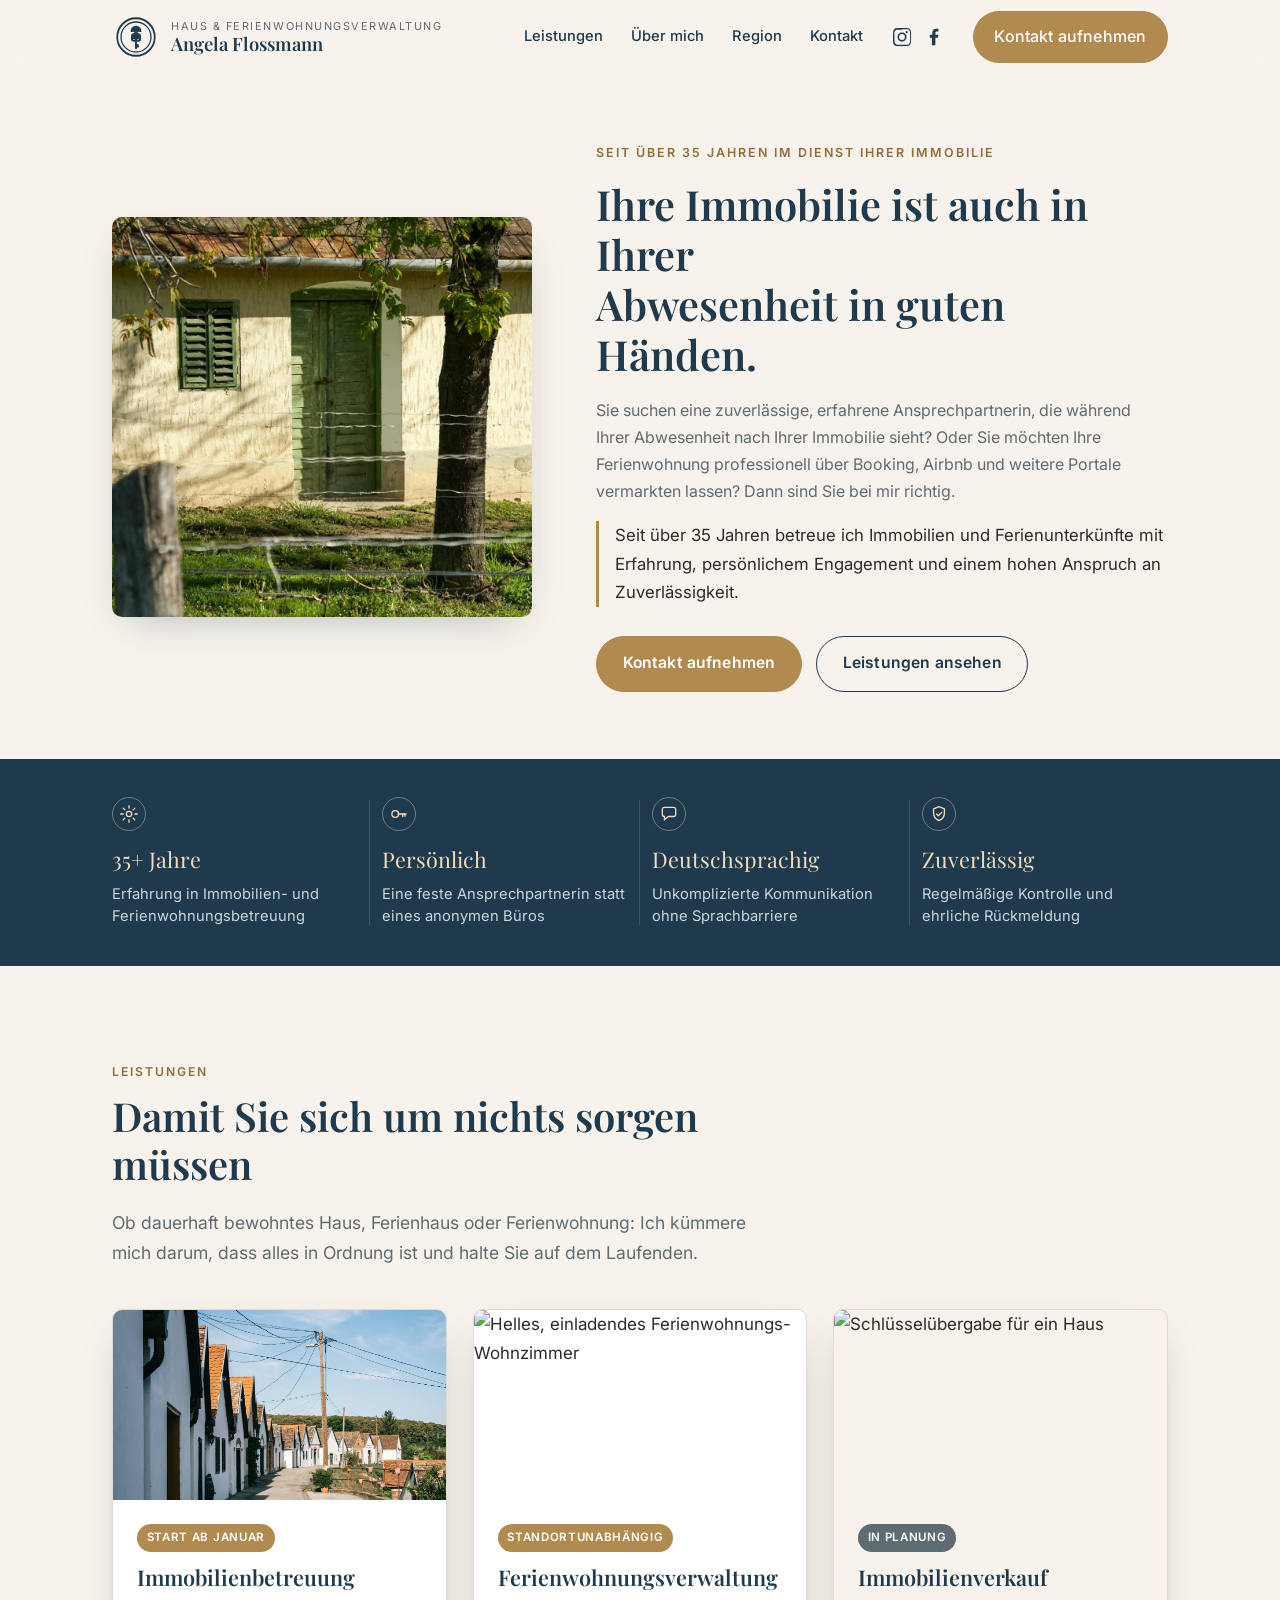
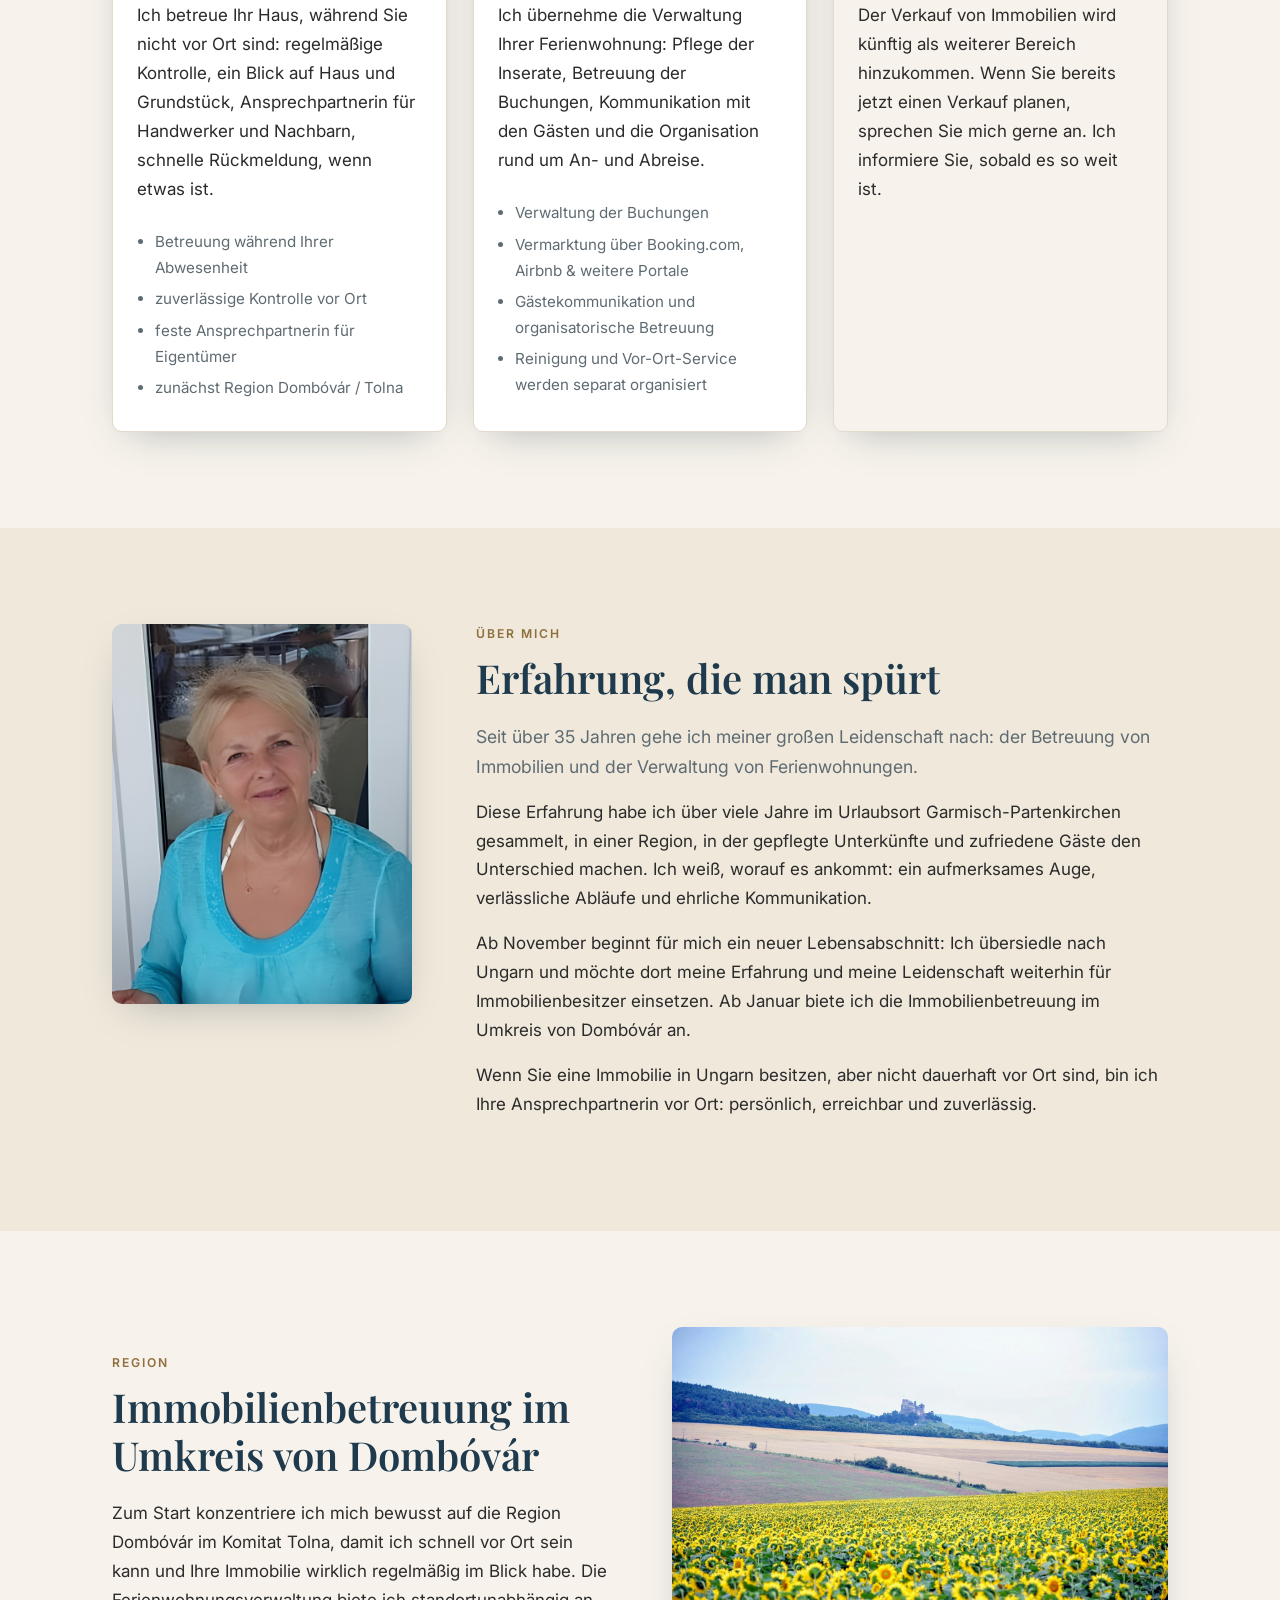
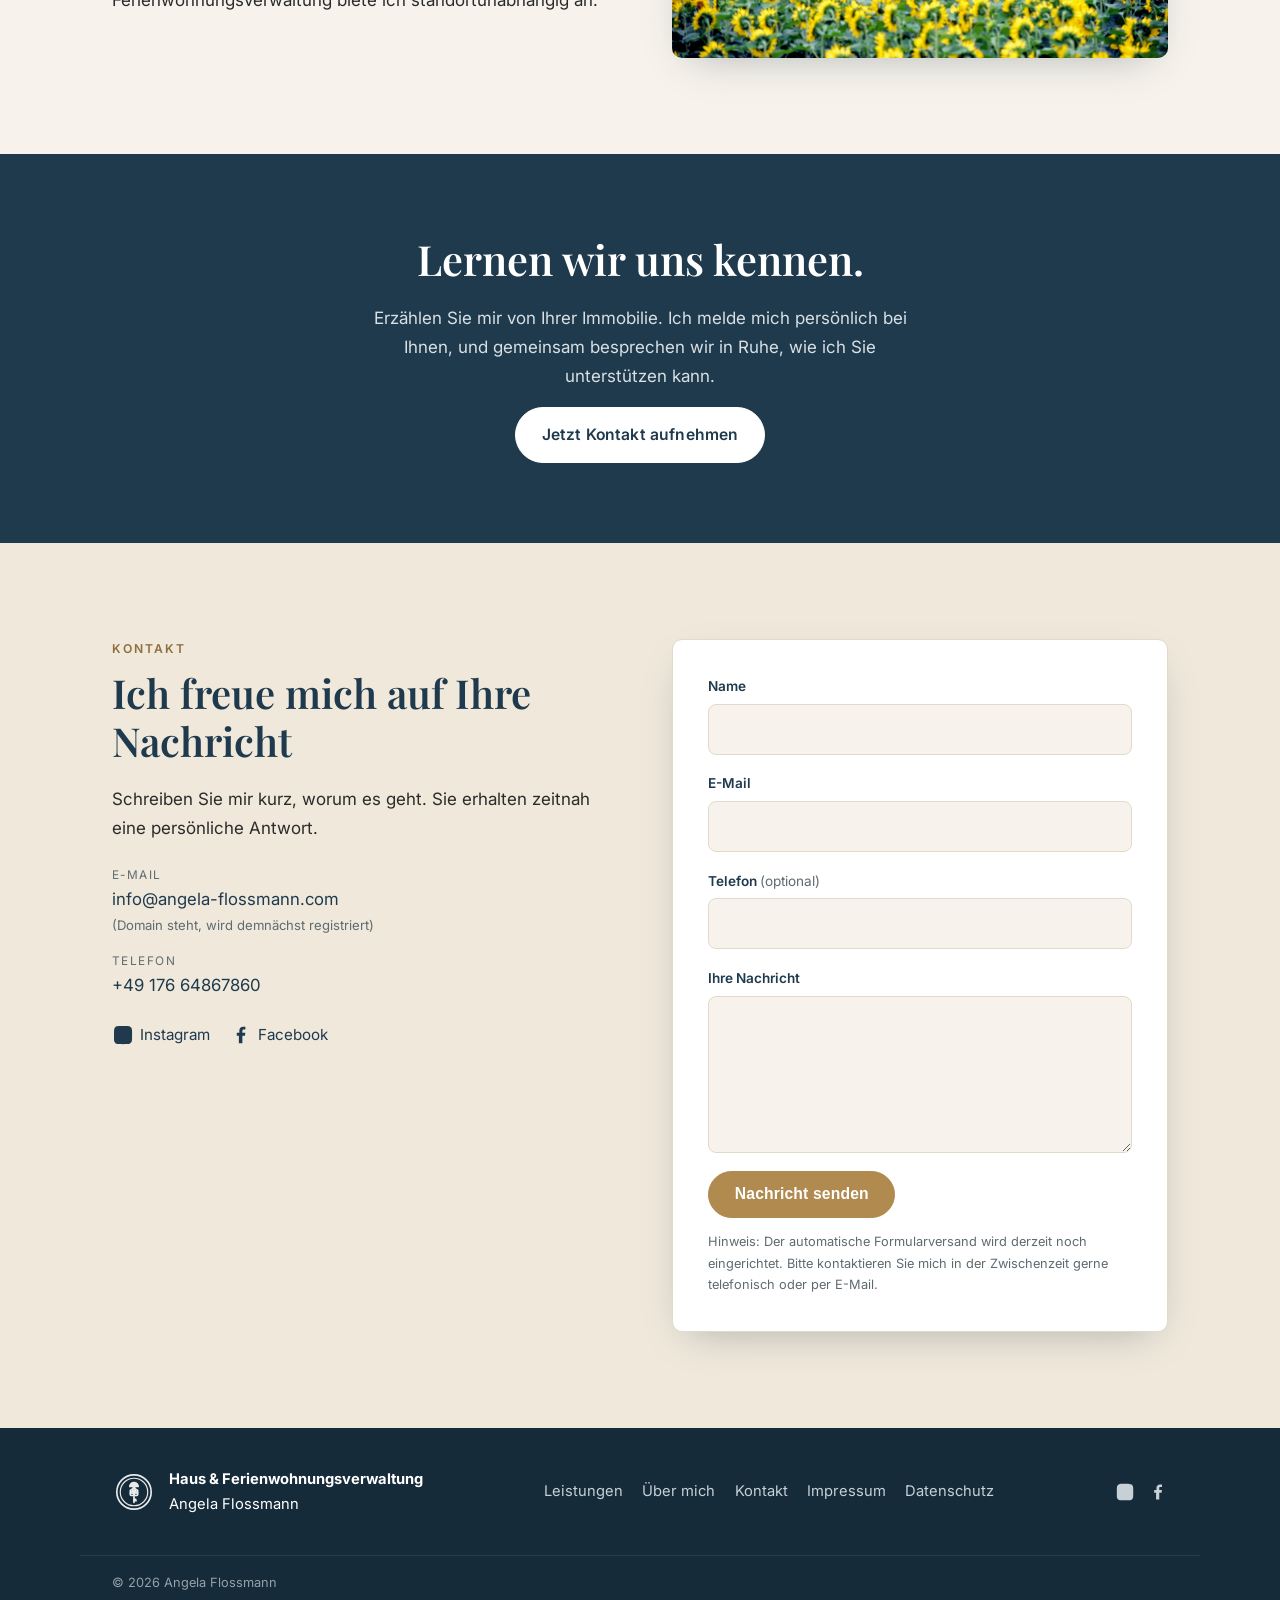
==== version-1/index.html @ ee1fe422 "Current site content" ====
<!DOCTYPE html>
<html lang="de">
<head>
<meta charset="UTF-8" />
<meta name="viewport" content="width=device-width, initial-scale=1" />
<title>Haus &amp; Ferienwohnungsverwaltung Angela Flossmann</title>
<meta name="description" content="Persönliche Betreuung und Verwaltung von Immobilien und Ferienwohnungen. Über 35 Jahre Erfahrung. Deutschsprachige Ansprechpartnerin vor Ort im Umkreis von Dombóvár, Ungarn." />

<!-- Open Graph / Social -->
<meta property="og:type" content="website" />
<meta property="og:title" content="Haus &amp; Ferienwohnungsverwaltung Angela Flossmann" />
<meta property="og:description" content="Ihre Immobilie ist auch in Ihrer Abwesenheit in guten Händen. Über 35 Jahre Erfahrung in der Betreuung von Immobilien und Ferienwohnungen." />
<meta property="og:image" content="assets/og-image.jpg" />
<meta property="og:locale" content="de_DE" />
<meta name="twitter:card" content="summary_large_image" />

<link rel="icon" href="assets/favicon.svg" type="image/svg+xml" />

<!-- Schriften -->
<link rel="preconnect" href="https://fonts.googleapis.com" />
<link rel="preconnect" href="https://fonts.gstatic.com" crossorigin />
<link href="https://fonts.googleapis.com/css2?family=Inter:wght@400;500;600&family=Playfair+Display:wght@500;600;700&display=swap" rel="stylesheet" />

<link rel="stylesheet" href="css/style.css" />
</head>
<body>


<!-- ============ HEADER ============ -->
<header class="site-header" id="siteHeader">
  <div class="container site-header__inner">
    <a href="#top" class="brand" aria-label="Zur Startseite von Angela Flossmann">
      <span class="brand__mark" aria-hidden="true">
        <img src="assets/logo.svg" alt="" width="48" height="48" class="brand__img" />
      </span>
      <span class="brand__text">
        <span class="brand__line1">Haus &amp; Ferienwohnungsverwaltung</span>
        <span class="brand__line2">Angela Flossmann</span>
      </span>
    </a>

    <button class="nav-toggle" id="navToggle" aria-expanded="false" aria-controls="primaryNav">
      <span class="nav-toggle__bar"></span>
      <span class="sr-only">Menü</span>
    </button>

    <nav class="primary-nav" id="primaryNav" aria-label="Hauptnavigation">
      <a href="#leistungen">Leistungen</a>
      <a href="#ueber-mich">Über mich</a>
      <a href="#region">Region</a>
      <a href="#kontakt">Kontakt</a>
      <span class="primary-nav__social">
        <a href="#" class="social-link" aria-label="Instagram" title="Instagram (Link folgt)">
          <svg viewBox="0 0 24 24" width="22" height="22" aria-hidden="true"><path fill="currentColor" d="M12 2.2c3.2 0 3.6 0 4.9.07 1.2.06 1.8.25 2.2.42.6.22 1 .48 1.4.9.43.4.7.82.92 1.4.17.42.36 1.05.42 2.2.06 1.3.07 1.7.07 4.9s0 3.6-.07 4.9c-.06 1.2-.25 1.8-.42 2.2-.22.6-.48 1-.9 1.4-.4.43-.82.7-1.4.92-.42.17-1.05.36-2.2.42-1.3.06-1.7.07-4.9.07s-3.6 0-4.9-.07c-1.2-.06-1.8-.25-2.2-.42-.6-.22-1-.48-1.4-.9-.43-.4-.7-.82-.92-1.4-.17-.42-.36-1.05-.42-2.2C2.2 15.6 2.2 15.2 2.2 12s0-3.6.07-4.9c.06-1.2.25-1.8.42-2.2.22-.6.48-1 .9-1.4.4-.43.82-.7 1.4-.92.42-.17 1.05-.36 2.2-.42C8.4 2.2 8.8 2.2 12 2.2Zm0 1.8c-3.1 0-3.5 0-4.7.07-.9.04-1.4.2-1.7.32-.43.17-.74.37-1.06.7-.32.3-.52.62-.7 1.05-.12.32-.28.82-.32 1.72C3.75 8.5 3.75 8.9 3.75 12s0 3.5.07 4.7c.04.9.2 1.4.32 1.7.17.43.37.74.7 1.06.3.32.62.52 1.05.7.32.12.82.28 1.72.32 1.2.06 1.6.07 4.7.07s3.5 0 4.7-.07c.9-.04 1.4-.2 1.7-.32.43-.17.74-.37 1.06-.7.32-.3.52-.62.7-1.05.12-.32.28-.82.32-1.72.06-1.2.07-1.6.07-4.7s0-3.5-.07-4.7c-.04-.9-.2-1.4-.32-1.7-.17-.43-.37-.74-.7-1.06-.3-.32-.62-.52-1.05-.7-.32-.12-.82-.28-1.72-.32-1.2-.06-1.6-.07-4.7-.07Zm0 3.06a4.94 4.94 0 1 1 0 9.88 4.94 4.94 0 0 1 0-9.88Zm0 1.8a3.14 3.14 0 1 0 0 6.28 3.14 3.14 0 0 0 0-6.28Zm5.15-3.3a1.15 1.15 0 1 1 0 2.3 1.15 1.15 0 0 1 0-2.3Z"/></svg>
        </a>
        <a href="#" class="social-link" aria-label="Facebook" title="Facebook (Link folgt)">
          <svg viewBox="0 0 24 24" width="22" height="22" aria-hidden="true"><path fill="currentColor" d="M13.5 21v-8.2h2.8l.42-3.2H13.5V7.5c0-.92.26-1.55 1.6-1.55h1.7V3.1c-.3-.04-1.3-.13-2.48-.13-2.46 0-4.14 1.5-4.14 4.25v2.37H7.4v3.2h2.28V21h3.82Z"/></svg>
        </a>
      </span>
      <a href="#kontakt" class="btn primary-nav__cta">Kontakt aufnehmen</a>
    </nav>
  </div>
</header>

<main id="top">

  <!-- ============ HERO ============ -->
  <section class="hero">
    <div class="container hero__grid">
      <div class="hero__media">
        <img loading="lazy" src="assets/hero-haus.jpg" alt="Gepflegtes Haus in der Region Dombóvár / Tolna" />
      </div>
      <div class="hero__content">
        <p class="hero__eyebrow">Seit über 35 Jahren im Dienst Ihrer Immobilie</p>
        <h1 class="hero__title">Ihre Immobilie ist auch in Ihrer<br />Abwesenheit in guten Händen.</h1>
        <p class="hero__text">
          Sie suchen eine zuverlässige, erfahrene Ansprechpartnerin, die während Ihrer
          Abwesenheit nach Ihrer Immobilie sieht? Oder Sie möchten Ihre Ferienwohnung
          professionell über Booking, Airbnb und weitere Portale vermarkten lassen?
          Dann sind Sie bei mir richtig.
        </p>
        <p class="hero__note">
          Seit über 35 Jahren betreue ich Immobilien und Ferienunterkünfte mit
          Erfahrung, persönlichem Engagement und einem hohen Anspruch an Zuverlässigkeit.
        </p>
        <div class="hero__actions">
          <a href="#kontakt" class="btn">Kontakt aufnehmen</a>
          <a href="#leistungen" class="btn btn--ghost">Leistungen ansehen</a>
        </div>
      </div>
    </div>
  </section>

  <!-- ============ VERTRAUENSLEISTE ============ -->
  <section class="trust" aria-label="Auf einen Blick">
    <div class="container trust__grid">
      <div class="trust__item">
        <span class="trust__icon" aria-hidden="true">
          <svg viewBox="0 0 24 24" width="20" height="20" fill="none" stroke="currentColor" stroke-width="1.6" stroke-linecap="round">
            <circle cx="12" cy="12" r="3.2" />
            <line x1="12" y1="2" x2="12" y2="5" />
            <line x1="12" y1="19" x2="12" y2="22" />
            <line x1="2" y1="12" x2="5" y2="12" />
            <line x1="19" y1="12" x2="22" y2="12" />
            <line x1="4.93" y1="4.93" x2="7.05" y2="7.05" />
            <line x1="16.95" y1="16.95" x2="19.07" y2="19.07" />
            <line x1="19.07" y1="4.93" x2="16.95" y2="7.05" />
            <line x1="7.05" y1="16.95" x2="4.93" y2="19.07" />
          </svg>
        </span>
        <span class="trust__key"><span class="trust__num" data-count-to="35">0</span>+ Jahre</span>
        <span class="trust__val">Erfahrung in Immobilien- und Ferienwohnungsbetreuung</span>
      </div>
      <div class="trust__item">
        <span class="trust__icon" aria-hidden="true">
          <svg viewBox="0 0 24 24" width="20" height="20" fill="none" stroke="currentColor" stroke-width="1.6" stroke-linecap="round" stroke-linejoin="round">
            <circle cx="7.5" cy="12" r="4" />
            <line x1="11" y1="12" x2="20.5" y2="12" />
            <line x1="16.5" y1="12" x2="16.5" y2="15.2" />
            <line x1="19.2" y1="12" x2="19.2" y2="14.6" />
          </svg>
        </span>
        <span class="trust__key">Persönlich</span>
        <span class="trust__val">Eine feste Ansprechpartnerin statt eines anonymen Büros</span>
      </div>
      <div class="trust__item">
        <span class="trust__icon" aria-hidden="true">
          <svg viewBox="0 0 24 24" width="20" height="20" fill="none" stroke="currentColor" stroke-width="1.6" stroke-linecap="round" stroke-linejoin="round">
            <path d="M4 6.5A2.5 2.5 0 0 1 6.5 4h11A2.5 2.5 0 0 1 20 6.5v6A2.5 2.5 0 0 1 17.5 15H11l-4.5 4v-4H6.5A2.5 2.5 0 0 1 4 12.5v-6Z" />
          </svg>
        </span>
        <span class="trust__key">Deutschsprachig</span>
        <span class="trust__val">Unkomplizierte Kommunikation ohne Sprachbarriere</span>
      </div>
      <div class="trust__item">
        <span class="trust__icon" aria-hidden="true">
          <svg viewBox="0 0 24 24" width="20" height="20" fill="none" stroke="currentColor" stroke-width="1.6" stroke-linecap="round" stroke-linejoin="round">
            <path d="M12 3.2l6.5 2.6v5c0 4.6-2.9 7.7-6.5 9-3.6-1.3-6.5-4.4-6.5-9v-5L12 3.2Z" />
            <path d="M9 12l2.1 2.1L15.5 10" />
          </svg>
        </span>
        <span class="trust__key">Zuverlässig</span>
        <span class="trust__val">Regelmäßige Kontrolle und ehrliche Rückmeldung</span>
      </div>
    </div>
  </section>

  <!-- ============ LEISTUNGEN ============ -->
  <section class="section" id="leistungen">
    <div class="container">
      <header class="section__head">
        <p class="section__eyebrow">Leistungen</p>
        <h2 class="section__title">Damit Sie sich um nichts sorgen müssen</h2>
        <p class="section__lead">
          Ob dauerhaft bewohntes Haus, Ferienhaus oder Ferienwohnung: Ich kümmere mich
          darum, dass alles in Ordnung ist und halte Sie auf dem Laufenden.
        </p>
      </header>

      <div class="cards">
        <article class="card">
          <img class="card__img" loading="lazy"
               src="assets/card-haus.jpg"
               alt="Gepflegte Häuser in der Region Dombóvár / Tolna" />
          <div class="card__body">
            <p class="card__tag">Start ab Januar</p>
            <h3 class="card__title">Immobilienbetreuung</h3>
            <p>
              Ich betreue Ihr Haus, während Sie nicht vor Ort sind: regelmäßige
              Kontrolle, ein Blick auf Haus und Grundstück, Ansprechpartnerin für
              Handwerker und Nachbarn, schnelle Rückmeldung, wenn etwas ist.
            </p>
            <ul class="card__list">
              <li>Betreuung während Ihrer Abwesenheit</li>
              <li>zuverlässige Kontrolle vor Ort</li>
              <li>feste Ansprechpartnerin für Eigentümer</li>
              <li>zunächst Region Dombóvár / Tolna</li>
            </ul>
          </div>
        </article>

        <article class="card">
          <img class="card__img" loading="lazy"
               src="https://images.unsplash.com/photo-1522708323590-d24dbb6b0267?auto=format&fit=crop&w=800&q=70"
               alt="Helles, einladendes Ferienwohnungs-Wohnzimmer" />
          <div class="card__body">
            <p class="card__tag">Standortunabhängig</p>
            <h3 class="card__title">Ferienwohnungsverwaltung</h3>
            <p>
              Ich übernehme die Verwaltung Ihrer Ferienwohnung: Pflege der Inserate,
              Betreuung der Buchungen, Kommunikation mit den Gästen und die
              Organisation rund um An- und Abreise.
            </p>
            <ul class="card__list">
              <li>Verwaltung der Buchungen</li>
              <li>Vermarktung über Booking.com, Airbnb &amp; weitere Portale</li>
              <li>Gästekommunikation und organisatorische Betreuung</li>
              <li>Reinigung und Vor-Ort-Service werden separat organisiert</li>
            </ul>
          </div>
        </article>

        <article class="card card--soft">
          <img class="card__img" loading="lazy"
               src="https://images.unsplash.com/photo-1560518883-ce09059eeffa?auto=format&fit=crop&w=800&q=70"
               alt="Schlüsselübergabe für ein Haus" />
          <div class="card__body">
            <p class="card__tag card__tag--muted">In Planung</p>
            <h3 class="card__title">Immobilienverkauf</h3>
            <p>
              Der Verkauf von Immobilien wird künftig als weiterer Bereich
              hinzukommen. Wenn Sie bereits jetzt einen Verkauf planen, sprechen
              Sie mich gerne an. Ich informiere Sie, sobald es so weit ist.
            </p>
          </div>
        </article>
      </div>
    </div>
  </section>

  <!-- ============ ÜBER MICH ============ -->
  <section class="section section--alt" id="ueber-mich">
    <div class="container about">
      <div class="about__media">
        <img loading="lazy" src="assets/angela-portraet.png" alt="Angela Flossmann" />
      </div>
      <div class="about__text">
        <p class="section__eyebrow">Über mich</p>
        <h2 class="section__title">Erfahrung, die man spürt</h2>
        <p class="about__lead">
          Seit über 35 Jahren gehe ich meiner großen Leidenschaft nach: der Betreuung
          von Immobilien und der Verwaltung von Ferienwohnungen.
        </p>
        <p>
          Diese Erfahrung habe ich über viele Jahre im Urlaubsort
          Garmisch-Partenkirchen gesammelt, in einer Region, in der gepflegte
          Unterkünfte und zufriedene Gäste den Unterschied machen. Ich weiß, worauf
          es ankommt: ein aufmerksames Auge, verlässliche Abläufe und ehrliche
          Kommunikation.
        </p>
        <p>
          Ab November beginnt für mich ein neuer Lebensabschnitt: Ich übersiedle
          nach Ungarn und möchte dort meine Erfahrung und meine Leidenschaft
          weiterhin für Immobilienbesitzer einsetzen. Ab Januar biete ich die
          Immobilienbetreuung im Umkreis von Dombóvár an.
        </p>
        <p>
          Wenn Sie eine Immobilie in Ungarn besitzen, aber nicht dauerhaft vor Ort
          sind, bin ich Ihre Ansprechpartnerin vor Ort: persönlich, erreichbar und
          zuverlässig.
        </p>
      </div>
    </div>
  </section>

  <!-- ============ REGION ============ -->
  <section class="section" id="region">
    <div class="container region">
      <div class="region__text">
        <p class="section__eyebrow">Region</p>
        <h2 class="section__title">Immobilienbetreuung im Umkreis von Dombóvár</h2>
        <p>
          Zum Start konzentriere ich mich bewusst auf die Region Dombóvár im Komitat
          Tolna, damit ich schnell vor Ort sein kann und Ihre Immobilie wirklich
          regelmäßig im Blick habe. Die Ferienwohnungsverwaltung biete ich
          standortunabhängig an.
        </p>
      </div>
      <div class="region__media">
        <img loading="lazy"
             src="assets/region-sonnenblumen.jpg"
             alt="Sonnenblumenfeld in der Region Dombóvár / Tolna" />
      </div>
    </div>
  </section>

  <!-- ============ CTA ============ -->
  <section class="cta">
    <div class="container cta__inner">
      <h2 class="cta__title">Lernen wir uns kennen.</h2>
      <p class="cta__text">
        Erzählen Sie mir von Ihrer Immobilie. Ich melde mich persönlich bei Ihnen,
        und gemeinsam besprechen wir in Ruhe, wie ich Sie unterstützen kann.
      </p>
      <a href="#kontakt" class="btn btn--light">Jetzt Kontakt aufnehmen</a>
    </div>
  </section>

  <!-- ============ KONTAKT ============ -->
  <section class="section section--alt" id="kontakt">
    <div class="container contact">
      <div class="contact__intro">
        <p class="section__eyebrow">Kontakt</p>
        <h2 class="section__title">Ich freue mich auf Ihre Nachricht</h2>
        <p>
          Schreiben Sie mir kurz, worum es geht. Sie erhalten zeitnah eine
          persönliche Antwort.
        </p>
        <ul class="contact__details">
          <li><span>E-Mail</span><a href="mailto:info@angela-flossmann.com">info@angela-flossmann.com</a> <em>(Domain steht, wird demnächst registriert)</em></li>
          <li><span>Telefon</span><a href="tel:+4917664867860">+49 176 64867860</a></li>
        </ul>
        <div class="contact__social">
          <a href="#" class="social-link social-link--lg" aria-label="Instagram" title="Instagram (Link folgt)">
            <svg viewBox="0 0 24 24" width="22" height="22" aria-hidden="true"><path fill="currentColor" d="M12 2.2c3.2 0 3.6 0 4.9.07 1.2.06 1.8.25 2.2.42.6.22 1 .48 1.4.9.43.4.7.82.92 1.4.17.42.36 1.05.42 2.2.06 1.3.07 1.7.07 4.9s0 3.6-.07 4.9c-.06 1.2-.25 1.8-.42 2.2-.22.6-.48 1-.9 1.4-.4.43-.82.7-1.4.92-.42.17-1.05.36-2.2.42-1.3.06-1.7.07-4.9.07s-3.6 0-4.9-.07c-1.2-.06-1.8-.25-2.2-.42-.6-.22-1-.48-1.4-.9-.43-.4-.7-.82-.92-1.4-.17-.42-.36-1.05-.42-2.2C2.2 15.6 2.2 15.2 2.2 12s0-3.6.07-4.9c.06-1.2.25-1.8.42-2.2.22-.6.48-1 .9-1.4.4-.43.82-.7 1.4-.92.42-.17 1.05-.36 2.2-.42C8.4 2.2 8.8 2.2 12 2.2Zm0 4.86a4.94 4.94 0 1 1 0 9.88 4.94 4.94 0 0 1 0-9.88Zm0 1.8a3.14 3.14 0 1 0 0 6.28 3.14 3.14 0 0 0 0-6.28Zm5.15-3.3a1.15 1.15 0 1 1 0 2.3 1.15 1.15 0 0 1 0-2.3Z"/></svg>
            <span>Instagram</span>
          </a>
          <a href="#" class="social-link social-link--lg" aria-label="Facebook" title="Facebook (Link folgt)">
            <svg viewBox="0 0 24 24" width="22" height="22" aria-hidden="true"><path fill="currentColor" d="M13.5 21v-8.2h2.8l.42-3.2H13.5V7.5c0-.92.26-1.55 1.6-1.55h1.7V3.1c-.3-.04-1.3-.13-2.48-.13-2.46 0-4.14 1.5-4.14 4.25v2.37H7.4v3.2h2.28V21h3.82Z"/></svg>
            <span>Facebook</span>
          </a>
        </div>
      </div>

      <form class="contact__form" id="contactForm" novalidate>
        <p class="form-note" id="formNote" hidden></p>
        <div class="field">
          <label for="cf-name">Name</label>
          <input type="text" id="cf-name" name="name" autocomplete="name" required />
        </div>
        <div class="field">
          <label for="cf-email">E-Mail</label>
          <input type="email" id="cf-email" name="email" autocomplete="email" required />
        </div>
        <div class="field">
          <label for="cf-phone">Telefon <span>(optional)</span></label>
          <input type="tel" id="cf-phone" name="phone" autocomplete="tel" />
        </div>
        <div class="field">
          <label for="cf-msg">Ihre Nachricht</label>
          <textarea id="cf-msg" name="message" rows="5" required></textarea>
        </div>
        <button type="submit" class="btn">Nachricht senden</button>
        <p class="form-hint">Hinweis: Der automatische Formularversand wird derzeit noch eingerichtet. Bitte kontaktieren Sie mich in der Zwischenzeit gerne telefonisch oder per E-Mail.</p>
      </form>
    </div>
  </section>

</main>

<!-- ============ FOOTER ============ -->
<footer class="site-footer">
  <div class="container site-footer__inner">
    <div class="site-footer__brand">
      <img src="assets/logo.svg" alt="" width="44" height="44" />
      <div>
        <strong>Haus &amp; Ferienwohnungsverwaltung</strong><br />
        Angela Flossmann
      </div>
    </div>
    <nav class="site-footer__nav" aria-label="Fußzeile">
      <a href="#leistungen">Leistungen</a>
      <a href="#ueber-mich">Über mich</a>
      <a href="#kontakt">Kontakt</a>
      <a href="impressum.html">Impressum</a>
      <a href="datenschutz.html">Datenschutz</a>
    </nav>
    <div class="site-footer__social">
      <a href="#" class="social-link" aria-label="Instagram"><svg viewBox="0 0 24 24" width="20" height="20" aria-hidden="true"><path fill="currentColor" d="M12 2.2c3.2 0 3.6 0 4.9.07 1.2.06 1.8.25 2.2.42.6.22 1 .48 1.4.9.43.4.7.82.92 1.4.17.42.36 1.05.42 2.2.06 1.3.07 1.7.07 4.9s0 3.6-.07 4.9c-.06 1.2-.25 1.8-.42 2.2-.22.6-.48 1-.9 1.4-.4.43-.82.7-1.4.92-.42.17-1.05.36-2.2.42-1.3.06-1.7.07-4.9.07s-3.6 0-4.9-.07c-1.2-.06-1.8-.25-2.2-.42-.6-.22-1-.48-1.4-.9-.43-.4-.7-.82-.92-1.4-.17-.42-.36-1.05-.42-2.2C2.2 15.6 2.2 15.2 2.2 12s0-3.6.07-4.9c.06-1.2.25-1.8.42-2.2.22-.6.48-1 .9-1.4.4-.43.82-.7 1.4-.92.42-.17 1.05-.36 2.2-.42C8.4 2.2 8.8 2.2 12 2.2Zm0 4.86a4.94 4.94 0 1 1 0 9.88 4.94 4.94 0 0 1 0-9.88Zm0 1.8a3.14 3.14 0 1 0 0 6.28 3.14 3.14 0 0 0 0-6.28Zm5.15-3.3a1.15 1.15 0 1 1 0 2.3 1.15 1.15 0 0 1 0-2.3Z"/></svg></a>
      <a href="#" class="social-link" aria-label="Facebook"><svg viewBox="0 0 24 24" width="20" height="20" aria-hidden="true"><path fill="currentColor" d="M13.5 21v-8.2h2.8l.42-3.2H13.5V7.5c0-.92.26-1.55 1.6-1.55h1.7V3.1c-.3-.04-1.3-.13-2.48-.13-2.46 0-4.14 1.5-4.14 4.25v2.37H7.4v3.2h2.28V21h3.82Z"/></svg></a>
    </div>
  </div>
  <div class="container site-footer__legal">
    <span>© <span id="year">2026</span> Angela Flossmann</span>
  </div>
</footer>

<script src="js/main.js"></script>
</body>
</html>
---- version-1/css/style.css ----
/* =========================================================================
   Angela Flossmann, Haus & Ferienwohnungsverwaltung
   Prototyp-Stylesheet. Alle Farben und Schriften stehen als Variablen ganz
   oben und lassen sich dort zentral ändern.
   ========================================================================= */

:root {
  /* Farben */
  --navy:        #1f3a4d;
  --navy-dark:   #162b39;
  --cream:       #f7f3ec;
  --cream-dark:  #efe8db;
  --brass:       #b08a4f;
  --brass-dark:  #8f6f3d;
  --ink:         #2b2b2b;
  --muted:       #5f6b72;
  --white:       #ffffff;
  --line:        #e2dacb;

  /* Schrift */
  --font-head: "Playfair Display", Georgia, "Times New Roman", serif;
  --font-body: "Inter", system-ui, -apple-system, "Segoe UI", Roboto, sans-serif;

  /* Maße */
  --maxw: 1120px;
  --pad: clamp(1.1rem, 4vw, 2rem);
  --radius: 10px;
  --shadow: 0 14px 40px -18px rgba(22, 43, 57, 0.35);
}

/* ---------- Grundlagen ---------- */
* { box-sizing: border-box; }

html { scroll-behavior: smooth; scroll-padding-top: 96px; }

body {
  margin: 0;
  font-family: var(--font-body);
  font-size: 17px;
  line-height: 1.7;
  color: var(--ink);
  background: var(--cream);
  -webkit-font-smoothing: antialiased;
}

img { max-width: 100%; display: block; }

h1, h2, h3 {
  font-family: var(--font-head);
  font-weight: 600;
  line-height: 1.2;
  color: var(--navy);
  margin: 0 0 .5em;
}

p { margin: 0 0 1rem; }

a { color: var(--brass-dark); }

.container {
  width: 100%;
  max-width: var(--maxw);
  margin-inline: auto;
  padding-inline: var(--pad);
}

.sr-only {
  position: absolute; width: 1px; height: 1px;
  padding: 0; margin: -1px; overflow: hidden;
  clip: rect(0 0 0 0); white-space: nowrap; border: 0;
}

/* ---------- Buttons ---------- */
.btn {
  display: inline-block;
  background: var(--brass);
  color: var(--white);
  text-decoration: none;
  font-weight: 600;
  font-size: .98rem;
  letter-spacing: .01em;
  padding: .85rem 1.6rem;
  border: 1px solid var(--brass);
  border-radius: 999px;
  cursor: pointer;
  transition: background .18s ease, transform .18s ease, border-color .18s ease;
}
.btn:hover { background: var(--brass-dark); border-color: var(--brass-dark); transform: translateY(-1px); }
.btn--ghost { background: transparent; color: var(--navy); border-color: var(--navy); }
.btn--ghost:hover { background: var(--navy); color: var(--white); }
.btn--light { background: var(--white); color: var(--navy); border-color: var(--white); }
.btn--light:hover { background: var(--cream-dark); border-color: var(--cream-dark); }
.btn--small { padding: .6rem 1.1rem; font-size: .9rem; }

/* ---------- Header ---------- */
.site-header {
  position: sticky; top: 0; z-index: 50;
  background: rgba(247, 243, 236, 0.92);
  backdrop-filter: blur(8px);
  border-bottom: 1px solid transparent;
  transition: border-color .2s ease, box-shadow .2s ease;
}
.site-header.is-scrolled {
  border-color: var(--line);
  box-shadow: 0 6px 20px -16px rgba(22, 43, 57, .5);
}
.site-header__inner {
  display: flex; align-items: center; justify-content: space-between;
  gap: 1rem;
  padding-block: .7rem;
}

.brand { display: flex; align-items: center; gap: .7rem; text-decoration: none; color: var(--navy); }
.brand__mark { color: var(--brass); display: flex; }
.brand__img { display: block; }
.brand__text { display: flex; flex-direction: column; line-height: 1.15; }
.brand__line1 { font-size: .68rem; letter-spacing: .14em; text-transform: uppercase; color: var(--muted); }
.brand__line2 { font-family: var(--font-head); font-size: 1.15rem; font-weight: 600; }

.primary-nav { display: flex; align-items: center; gap: 1.75rem; }
.primary-nav > a {
  text-decoration: none; color: var(--navy); font-weight: 500; font-size: .92rem;
  padding: .3rem 0; position: relative;
}
.primary-nav > a::after {
  content: ""; position: absolute; left: 0; bottom: 0; width: 0; height: 2px;
  background: var(--brass); transition: width .2s ease;
}
.primary-nav > a:hover::after { width: 100%; }

/* .primary-nav > a has higher specificity than .btn, so without this the
   header CTA would inherit navy text instead of the intended white-on-brass. */
.primary-nav > a.primary-nav__cta { color: var(--white); padding: .7rem 1.3rem; font-size: 1rem; }
.primary-nav > a.primary-nav__cta::after { display: none; }

.primary-nav__social { display: flex; gap: .6rem; }
.social-link { color: var(--navy); display: inline-flex; transition: color .18s ease; }
.social-link:hover { color: var(--brass); }

.nav-toggle {
  display: none;
  width: 42px; height: 42px;
  border: 1px solid var(--line); border-radius: 8px;
  background: var(--white); cursor: pointer;
  position: relative;
}
.nav-toggle__bar,
.nav-toggle__bar::before,
.nav-toggle__bar::after {
  content: ""; position: absolute; left: 50%; width: 20px; height: 2px;
  background: var(--navy); transform: translateX(-50%);
  transition: transform .2s ease, opacity .2s ease;
}
.nav-toggle__bar { top: 50%; margin-top: -1px; }
.nav-toggle__bar::before { top: -6px; }
.nav-toggle__bar::after  { top: 6px; }
.nav-toggle[aria-expanded="true"] .nav-toggle__bar { background: transparent; }
.nav-toggle[aria-expanded="true"] .nav-toggle__bar::before { transform: translateX(-50%) translateY(6px) rotate(45deg); }
.nav-toggle[aria-expanded="true"] .nav-toggle__bar::after  { transform: translateX(-50%) translateY(-6px) rotate(-45deg); }

/* ---------- Hero ---------- */
.hero { padding-block: clamp(2.4rem, 6vw, 4.2rem); }
.hero__grid {
  display: grid; grid-template-columns: minmax(260px, 420px) 1fr;
  gap: clamp(2rem, 5vw, 4rem); align-items: center;
}
.hero__media img {
  width: 100%; height: clamp(280px, 32vw, 400px);
  object-fit: cover; border-radius: var(--radius); box-shadow: var(--shadow);
}
.hero__eyebrow {
  text-transform: uppercase; letter-spacing: .16em; font-size: .78rem;
  color: var(--brass-dark); font-weight: 600; margin-bottom: 1rem;
}
.hero__title { font-size: clamp(1.7rem, 3.6vw, 2.6rem); margin-bottom: 1.1rem; }
.hero__note { color: var(--ink); font-size: 1.05rem; border-left: 3px solid var(--brass); padding-left: 1rem; margin-bottom: 1rem; }
.hero__note strong { color: var(--brass-dark); }
.hero__text { font-size: 1rem; color: var(--muted); }
.hero__actions { display: flex; flex-wrap: wrap; gap: .9rem; margin-top: 1.8rem; }

/* ---------- Vertrauensleiste ---------- */
.trust { background: var(--navy); color: var(--white); }
.trust__grid {
  display: grid; grid-template-columns: repeat(4, 1fr); gap: 1.5rem;
  padding-block: 2.4rem;
}
.trust__item { display: flex; flex-direction: column; gap: .35rem; position: relative; }
.trust__icon {
  display: inline-flex; align-items: center; justify-content: center;
  width: 34px; height: 34px; margin-bottom: .25rem;
  border: 1px solid rgba(240, 220, 188, .4); border-radius: 50%;
  color: #f0dcbc;
}
.trust__key { font-family: var(--font-head); font-size: 1.35rem; color: #f0dcbc; }
.trust__num { font-variant-numeric: tabular-nums; }
.trust__val { font-size: .92rem; color: #cdd6db; line-height: 1.5; }
@media (min-width: 941px) {
  .trust__item:not(:first-child)::before {
    content: "";
    position: absolute;
    left: -.8rem;
    top: .15rem;
    bottom: .15rem;
    width: 1px;
    background: rgba(255, 255, 255, .14);
  }
}

/* ---------- Abschnitte ---------- */
.section { padding-block: clamp(3.5rem, 9vw, 6rem); }
.section--alt { background: var(--cream-dark); }
.section__head { max-width: 640px; margin-bottom: 2.6rem; }
.section__eyebrow {
  text-transform: uppercase; letter-spacing: .16em; font-size: .76rem;
  color: var(--brass-dark); font-weight: 600; margin-bottom: .6rem;
}
.section__title { font-size: clamp(1.7rem, 4vw, 2.5rem); }
.section__lead, .about__lead { font-size: 1.1rem; color: var(--muted); }

/* ---------- Karten ---------- */
.cards { display: grid; grid-template-columns: repeat(3, 1fr); gap: 1.6rem; }
.card {
  background: var(--white);
  border: 1px solid var(--line);
  border-radius: var(--radius);
  overflow: hidden;
  display: flex; flex-direction: column;
  box-shadow: var(--shadow);
}
.card--soft { background: var(--cream); }
.card__img { height: 190px; object-fit: cover; width: 100%; }
.card__body { padding: 1.5rem; display: flex; flex-direction: column; }
.card__tag {
  align-self: flex-start;
  background: var(--brass); color: var(--white);
  font-size: .72rem; font-weight: 600; letter-spacing: .06em; text-transform: uppercase;
  padding: .25rem .6rem; border-radius: 999px; margin: 0 0 .8rem;
}
.card__tag--muted { background: var(--muted); }
.card__title { font-size: 1.35rem; }
.card__list { margin: .6rem 0 0; padding-left: 1.1rem; color: var(--muted); font-size: .95rem; }
.card__list li { margin-bottom: .35rem; }

/* ---------- Über mich ---------- */
.about { display: grid; grid-template-columns: 300px 1fr; gap: clamp(2rem, 5vw, 4rem); align-items: start; }
.about__media { position: relative; max-width: 300px; }
.about__media img { width: 100%; max-width: 300px; height: 380px; border-radius: var(--radius); box-shadow: var(--shadow); }
.about__media img { object-fit: cover; object-position: center top; }
/* ---------- Region ---------- */
.region { display: grid; grid-template-columns: 1fr 1fr; gap: clamp(2rem, 5vw, 4rem); align-items: center; }
.region__media img { border-radius: var(--radius); box-shadow: var(--shadow); }

/* ---------- CTA ---------- */
.cta { background: var(--navy); color: var(--white); }
.cta__inner { text-align: center; padding-block: clamp(3rem, 8vw, 5rem); max-width: 620px; }
.cta__title { color: var(--white); font-size: clamp(1.8rem, 4.5vw, 2.6rem); }
.cta__text { color: #d8e0e4; }
.cta .container { margin-inline: auto; }
.cta__inner { margin-inline: auto; }

/* ---------- Kontakt ---------- */
.contact { display: grid; grid-template-columns: 1fr 1fr; gap: clamp(2rem, 5vw, 4rem); align-items: start; }
.contact__details { list-style: none; padding: 0; margin: 1.4rem 0; }
.contact__details li { display: flex; flex-direction: column; margin-bottom: .9rem; }
.contact__details span { font-size: .74rem; text-transform: uppercase; letter-spacing: .12em; color: var(--muted); }
.contact__details a { font-size: 1.05rem; color: var(--navy); text-decoration: none; }
.contact__details em { color: var(--muted); font-size: .82rem; font-style: normal; }
.contact__social { display: flex; gap: 1.2rem; margin-top: 1.2rem; }
.social-link--lg { align-items: center; gap: .4rem; font-size: .95rem; color: var(--navy); text-decoration: none; }

.contact__form {
  background: var(--white);
  border: 1px solid var(--line);
  border-radius: var(--radius);
  padding: clamp(1.4rem, 4vw, 2.2rem);
  box-shadow: var(--shadow);
}
.field { margin-bottom: 1.1rem; display: flex; flex-direction: column; }
.field label { font-size: .85rem; font-weight: 600; color: var(--navy); margin-bottom: .35rem; }
.field label span { font-weight: 400; color: var(--muted); }
.field input, .field textarea {
  font: inherit; font-size: .98rem;
  padding: .7rem .8rem;
  border: 1px solid var(--line); border-radius: 8px;
  background: var(--cream);
  color: var(--ink);
}
.field input:focus, .field textarea:focus {
  outline: 2px solid var(--brass); outline-offset: 1px; background: var(--white);
}
.form-hint { font-size: .8rem; color: var(--muted); margin: .8rem 0 0; }
.form-note {
  background: #e8f0e8; border: 1px solid #bcd4bc; color: #2f5233;
  padding: .7rem .9rem; border-radius: 8px; font-size: .9rem; margin: 0 0 1rem;
}
.form-note[hidden] { display: none; }

/* ---------- Footer ---------- */
.site-footer { background: var(--navy-dark); color: #c6d0d6; font-size: .92rem; }
.site-footer__inner {
  display: flex; flex-wrap: wrap; align-items: center; justify-content: space-between;
  gap: 1.5rem; padding-block: 2.4rem;
}
.site-footer__brand { display: flex; align-items: center; gap: .8rem; color: var(--white); }
.site-footer__brand img { filter: brightness(0) invert(1); opacity: .9; }
.site-footer__nav { display: flex; flex-wrap: wrap; gap: 1.2rem; }
.site-footer__nav a { color: #c6d0d6; text-decoration: none; }
.site-footer__nav a:hover { color: var(--white); }
.site-footer__social { display: flex; gap: .8rem; }
.site-footer__social .social-link { color: #c6d0d6; }
.site-footer__social .social-link:hover { color: var(--brass); }
.site-footer__legal {
  display: flex; flex-wrap: wrap; justify-content: space-between; gap: .5rem;
  padding-block: 1rem; border-top: 1px solid rgba(255,255,255,.08);
  font-size: .8rem; color: #93a1a9;
}

/* ---------- Responsive ---------- */
@media (max-width: 940px) {
  .cards { grid-template-columns: 1fr 1fr; }
  .trust__grid { grid-template-columns: 1fr 1fr; }
  .hero__grid { grid-template-columns: 1fr; }
  .hero__media img { height: 220px; }
  .about, .region, .contact { grid-template-columns: 1fr; }
  .about__media { max-width: 260px; margin: 0 auto; }
  .about__media img { max-width: 260px; height: 320px; }
}

@media (max-width: 780px) {
  .nav-toggle { display: block; }
  .primary-nav {
    position: absolute; top: 100%; left: 0; right: 0;
    flex-direction: column; align-items: flex-start; gap: 1rem;
    background: var(--cream);
    border-bottom: 1px solid var(--line);
    padding: 1.3rem var(--pad);
    transform: translateY(-8px);
    opacity: 0; pointer-events: none;
    transition: opacity .18s ease, transform .18s ease;
  }
  .primary-nav.is-open { opacity: 1; pointer-events: auto; transform: translateY(0); }
  .primary-nav__cta { align-self: stretch; text-align: center; }
}

@media (max-width: 560px) {
  .cards { grid-template-columns: 1fr; }
  .trust__grid { grid-template-columns: 1fr; }
  .brand__line1 { font-size: .6rem; }
  .hero__actions .btn { flex: 1 1 100%; text-align: center; }
}

@media (prefers-reduced-motion: reduce) {
  html { scroll-behavior: auto; }
  * { transition: none !important; animation: none !important; }
}

/* ---------- Rechtstexte (Impressum / Datenschutz) ---------- */
.legal { padding-block: clamp(3rem, 8vw, 5rem); }
.legal .container { max-width: 760px; }
.legal h1 { font-size: clamp(1.8rem, 4vw, 2.4rem); margin-bottom: 1.6rem; }
.legal h2 { font-size: 1.25rem; margin-top: 2.4rem; }
.legal p, .legal li { color: var(--ink); }
.legal ul, .legal ol { padding-left: 1.2rem; margin: 0 0 1rem; }
.legal li { margin-bottom: .4rem; }
.legal dl { margin: 0 0 1.5rem; }
.legal dt {
  font-weight: 600; color: var(--muted); font-size: .78rem;
  text-transform: uppercase; letter-spacing: .06em; margin-top: 1rem;
}
.legal dd { margin: .2rem 0 0; }
.legal__note {
  background: var(--white); border: 1px dashed var(--brass); border-radius: var(--radius);
  padding: 1rem 1.3rem; font-size: .92rem; color: var(--brass-dark); margin-bottom: 2.2rem;
}
.legal__placeholder { color: var(--brass-dark); font-style: italic; }
.legal__back { display: inline-block; margin-top: 2.6rem; font-size: .92rem; }
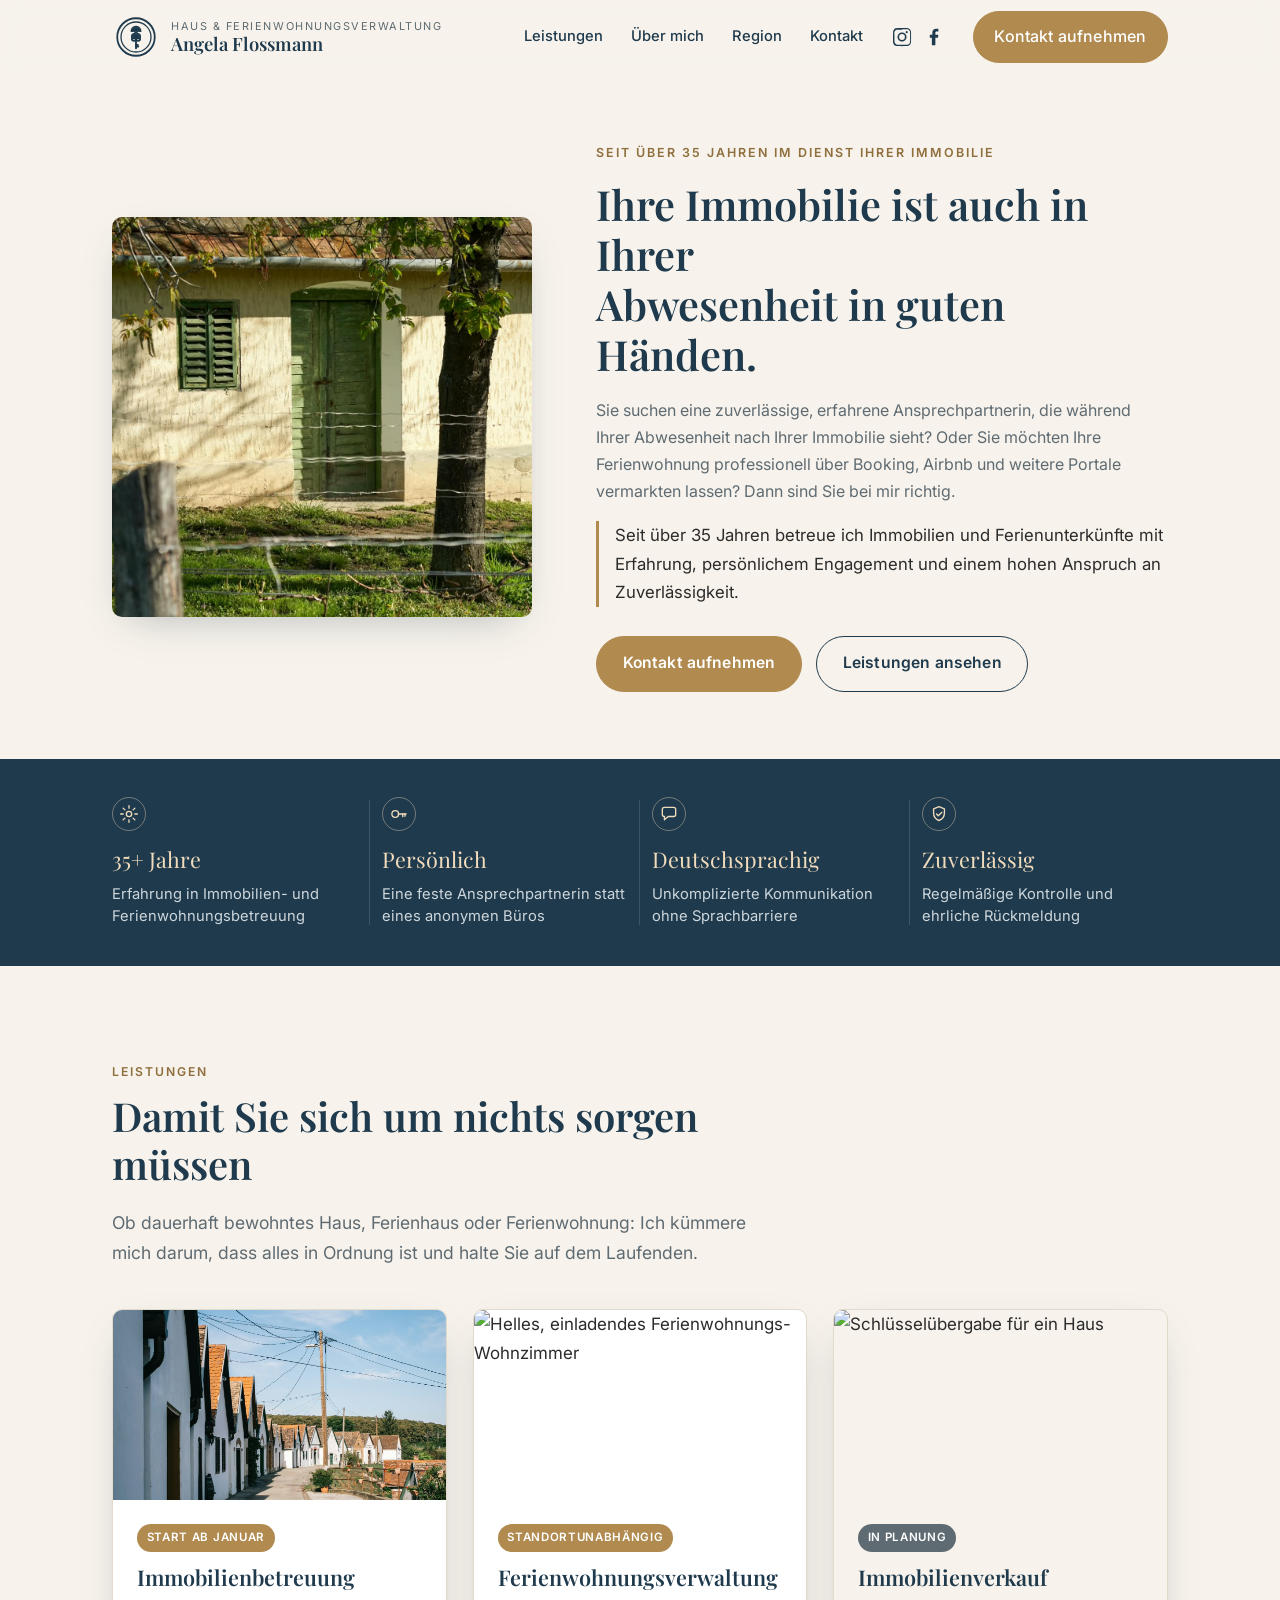
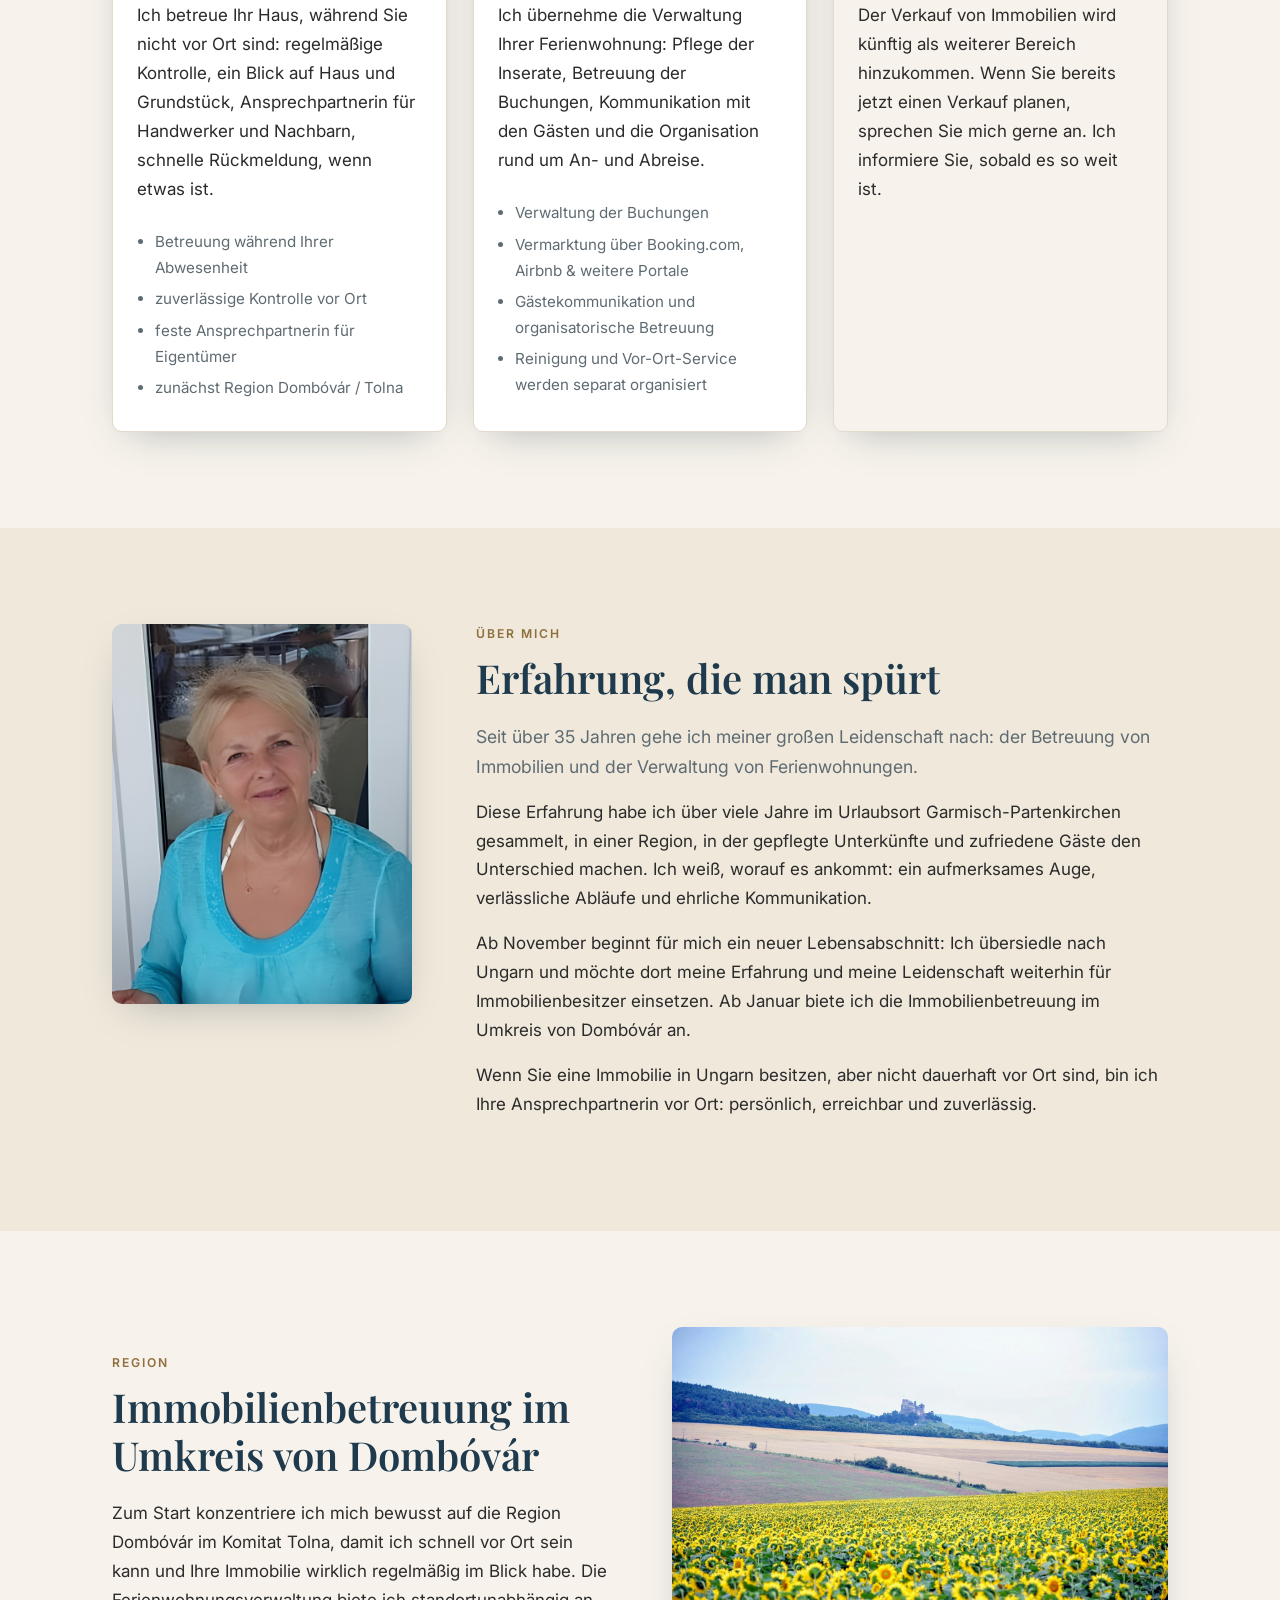
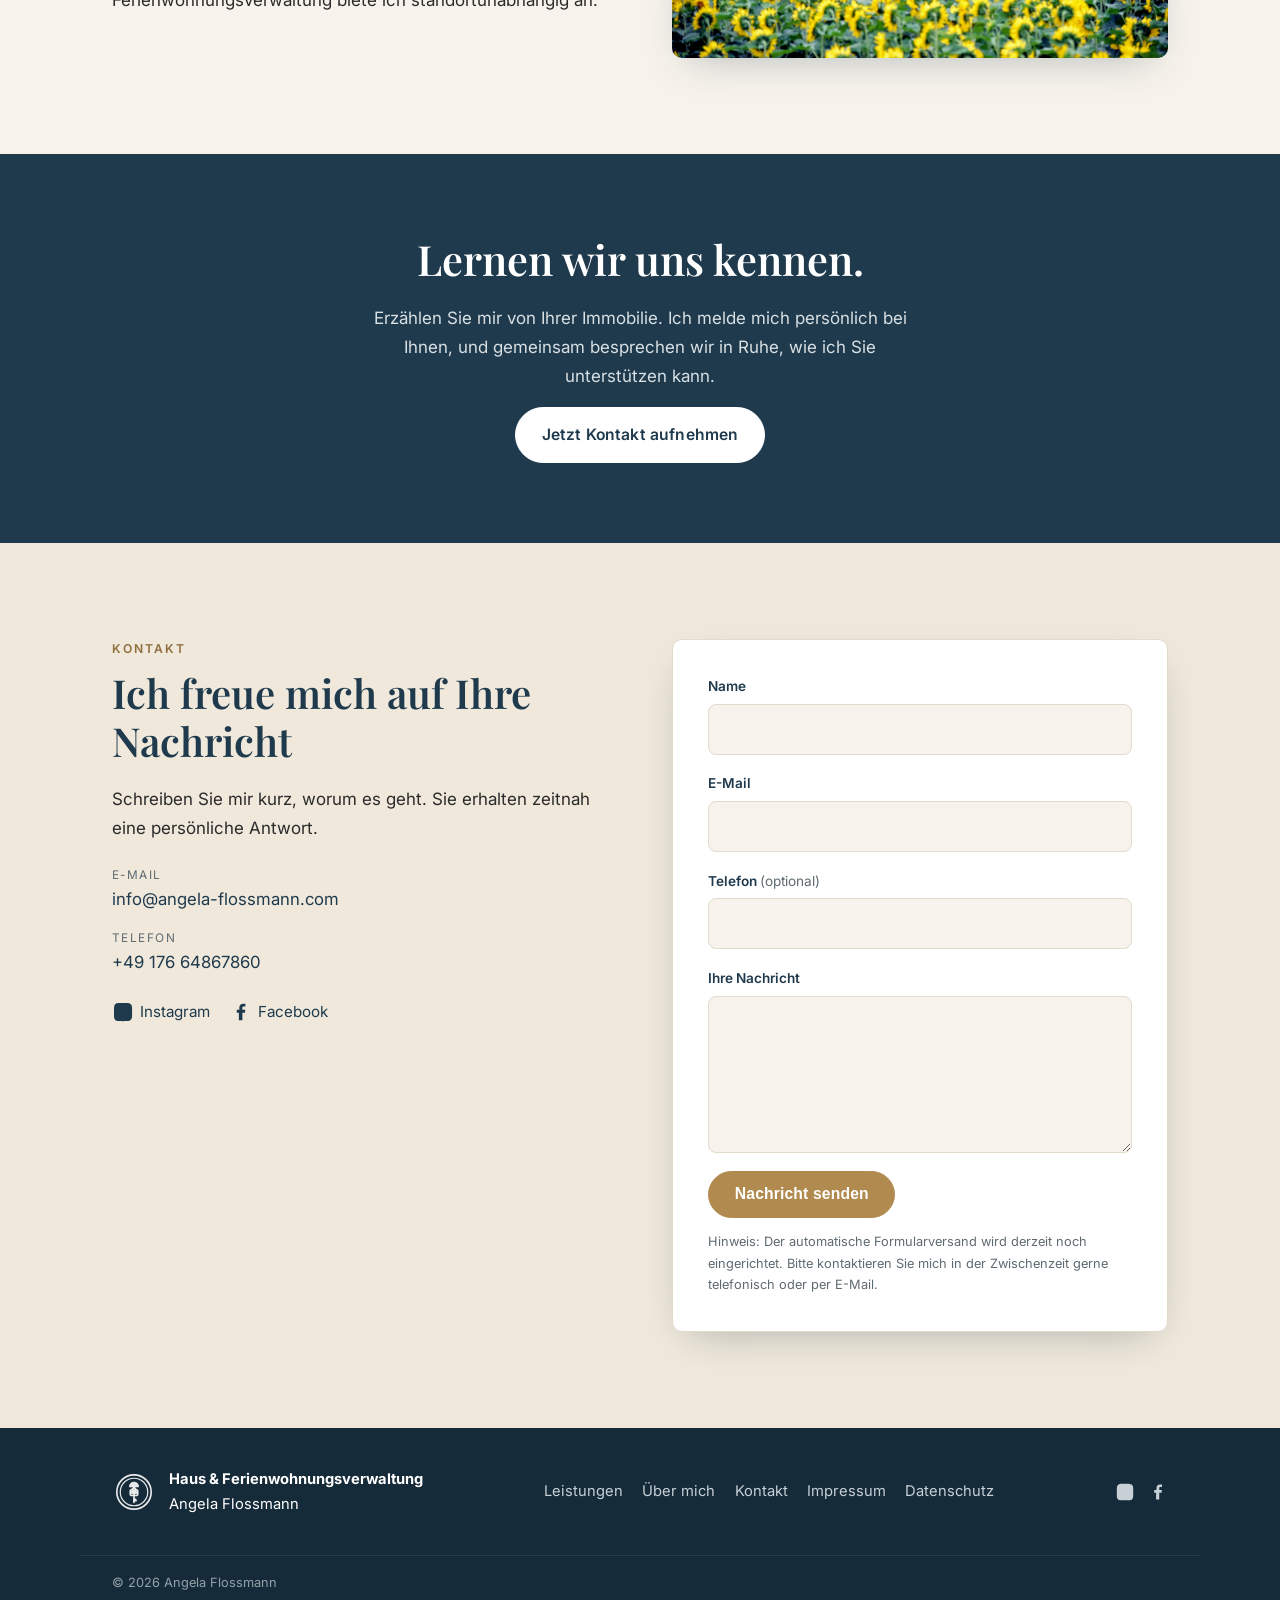
==== commit 079d6899: "Remove outdated domain-pending note from contact email" ====
--- a/version-1/index.html
+++ b/version-1/index.html
@@ -297,7 +297,7 @@
           persönliche Antwort.
         </p>
         <ul class="contact__details">
-          <li><span>E-Mail</span><a href="mailto:info@angela-flossmann.com">info@angela-flossmann.com</a> <em>(Domain steht, wird demnächst registriert)</em></li>
+          <li><span>E-Mail</span><a href="mailto:info@angela-flossmann.com">info@angela-flossmann.com</a></li>
           <li><span>Telefon</span><a href="tel:+4917664867860">+49 176 64867860</a></li>
         </ul>
         <div class="contact__social">
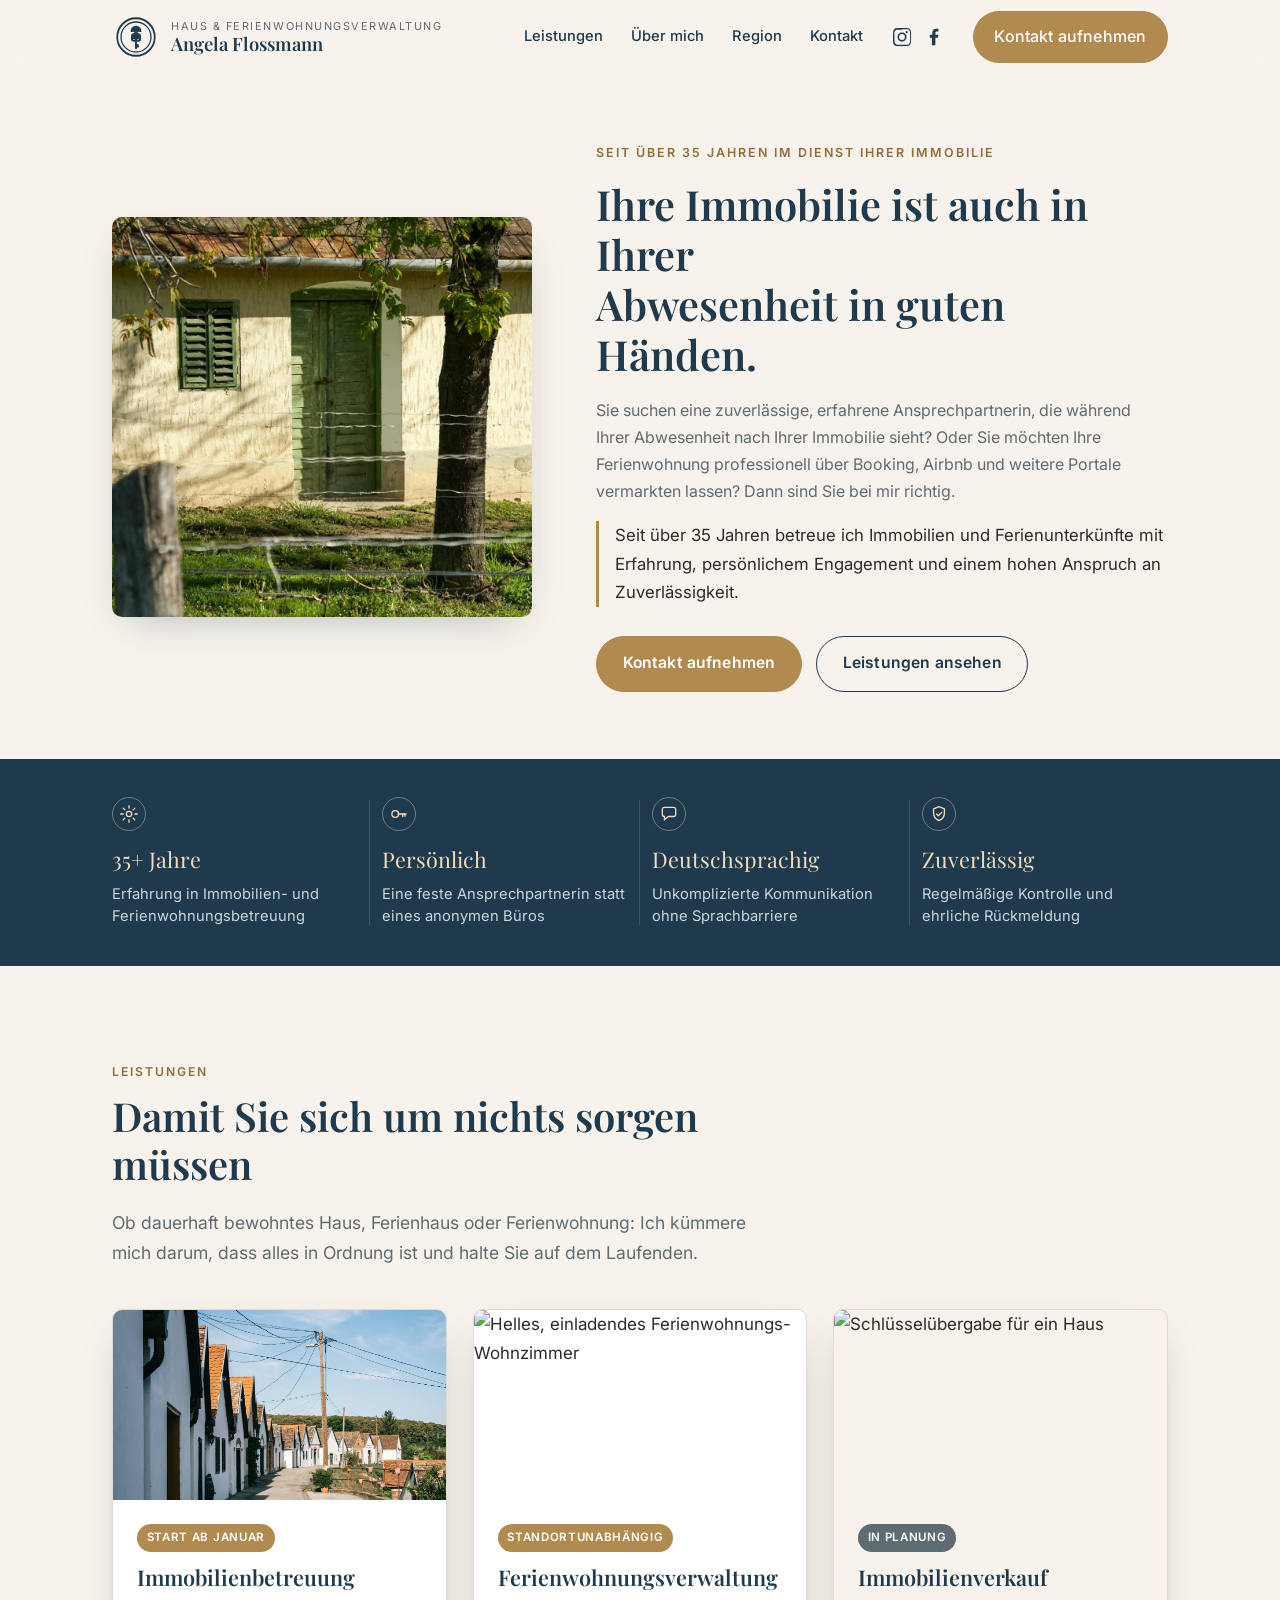
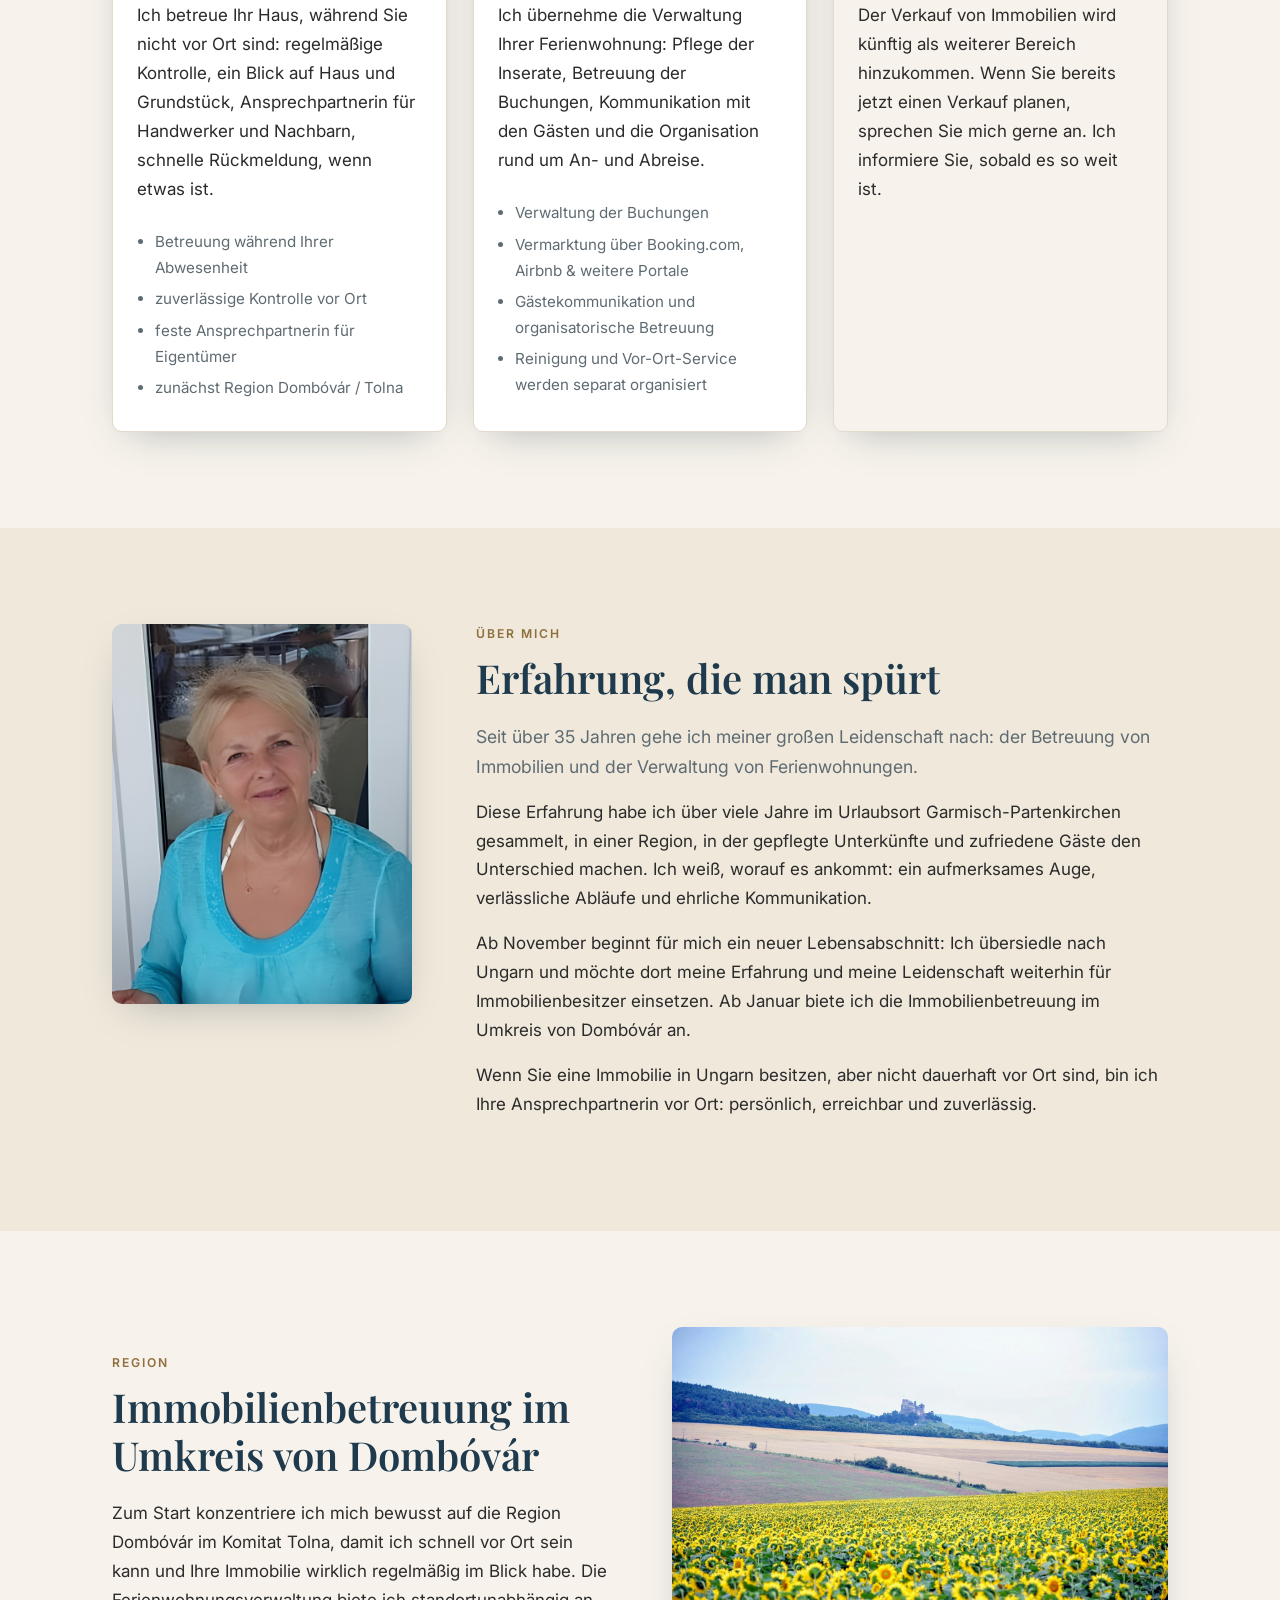
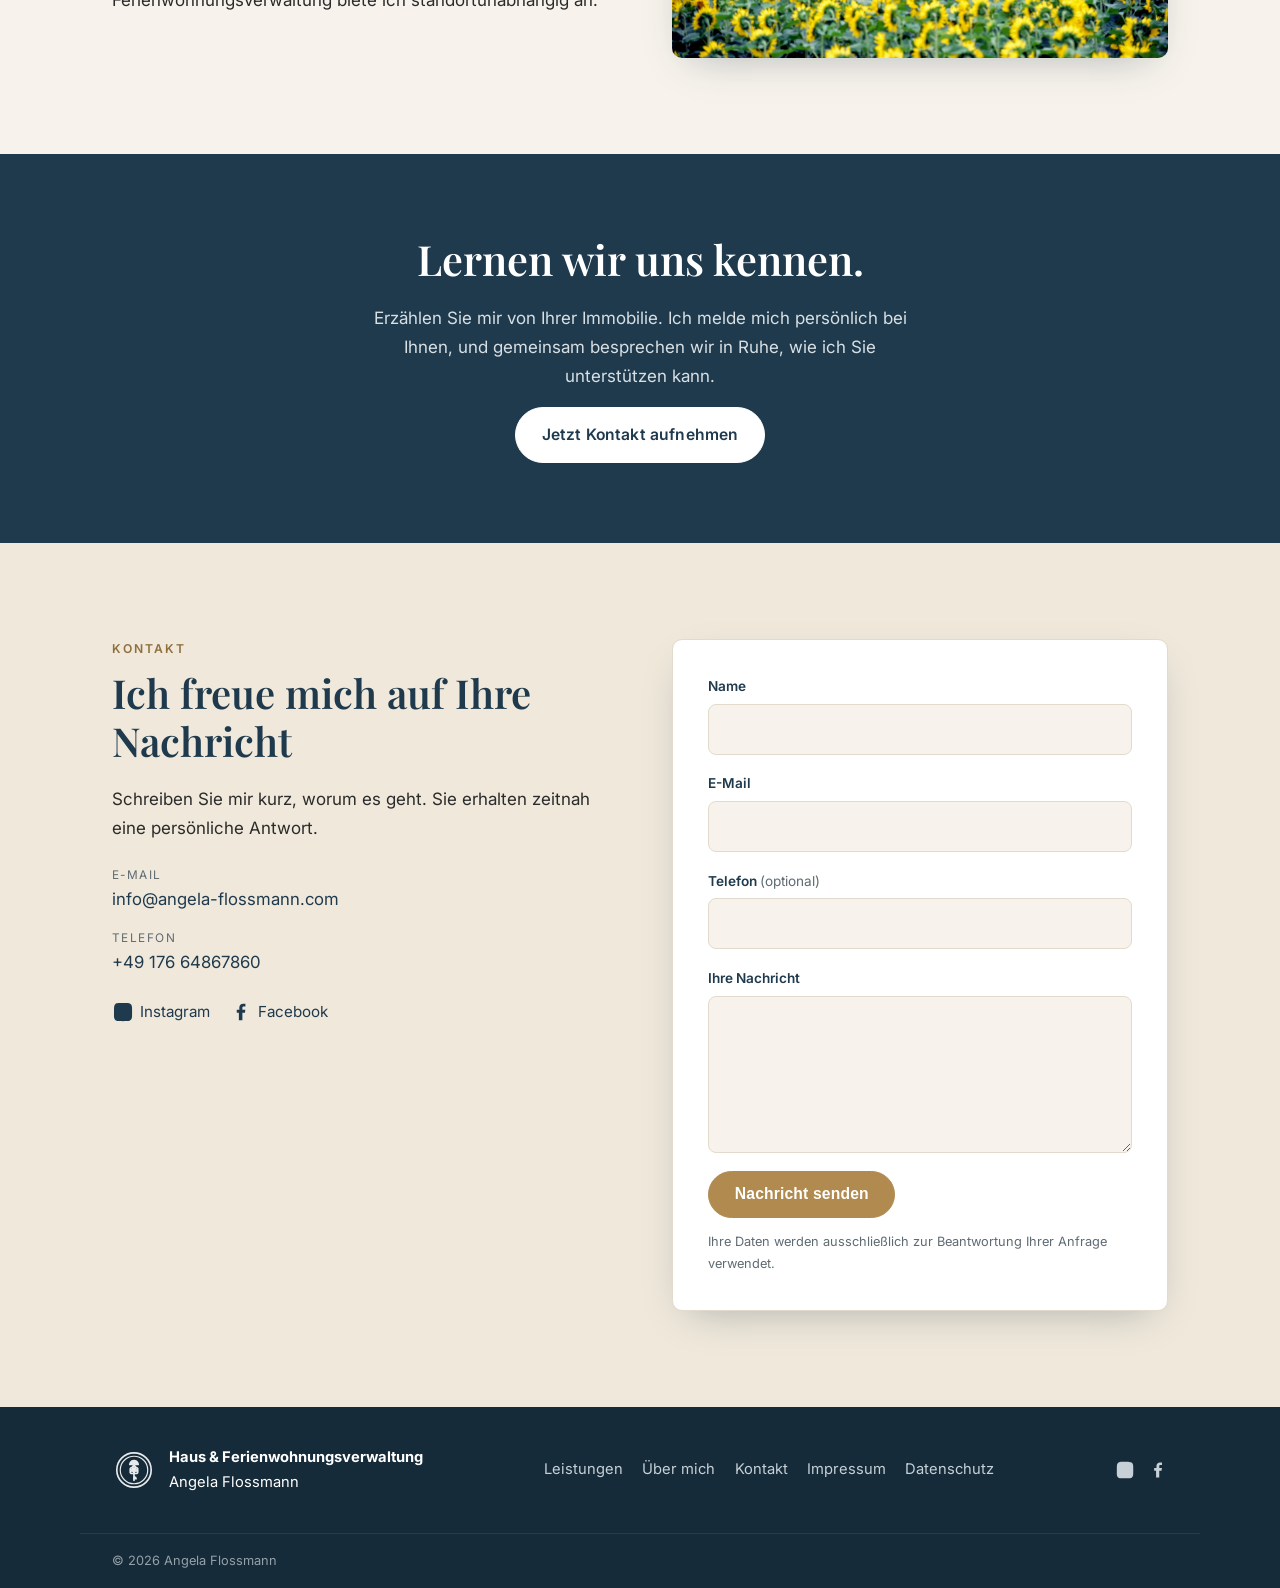
==== commit 8876425f: "Wire up contact form via Resend" ====
--- a/version-1/index.html
+++ b/version-1/index.html
@@ -330,8 +330,12 @@
           <label for="cf-msg">Ihre Nachricht</label>
           <textarea id="cf-msg" name="message" rows="5" required></textarea>
         </div>
+        <div class="field field--hp" aria-hidden="true">
+          <label for="cf-website">Bitte leer lassen</label>
+          <input type="text" id="cf-website" name="website" tabindex="-1" autocomplete="off" />
+        </div>
         <button type="submit" class="btn">Nachricht senden</button>
-        <p class="form-hint">Hinweis: Der automatische Formularversand wird derzeit noch eingerichtet. Bitte kontaktieren Sie mich in der Zwischenzeit gerne telefonisch oder per E-Mail.</p>
+        <p class="form-hint">Ihre Daten werden ausschließlich zur Beantwortung Ihrer Anfrage verwendet.</p>
       </form>
     </div>
   </section>
--- a/version-1/css/style.css
+++ b/version-1/css/style.css
@@ -294,6 +294,8 @@
   padding: .7rem .9rem; border-radius: 8px; font-size: .9rem; margin: 0 0 1rem;
 }
 .form-note[hidden] { display: none; }
+.form-note--error { background: #fbe9e7; border-color: #e3a29a; color: #7a2d22; }
+.field--hp { position: absolute; left: -9999px; width: 1px; height: 1px; overflow: hidden; margin: 0; }
 
 /* ---------- Footer ---------- */
 .site-footer { background: var(--navy-dark); color: #c6d0d6; font-size: .92rem; }
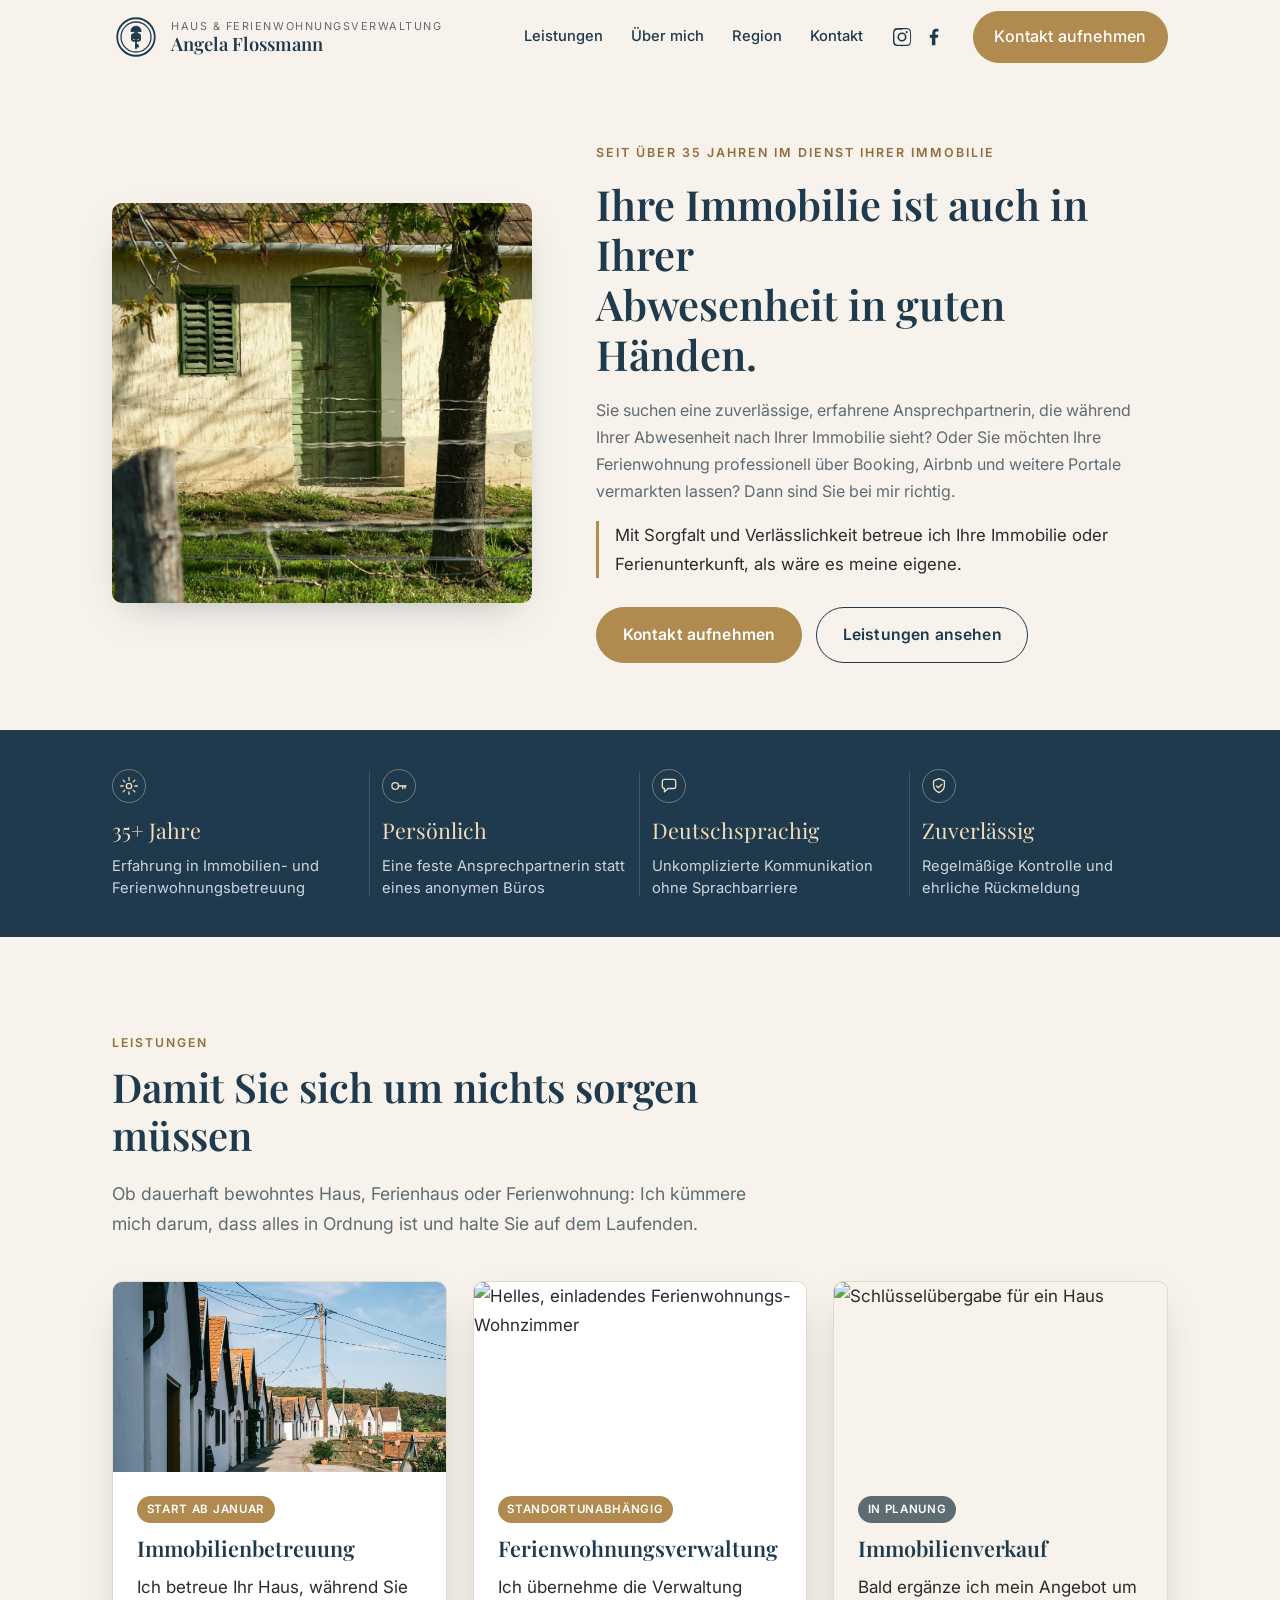
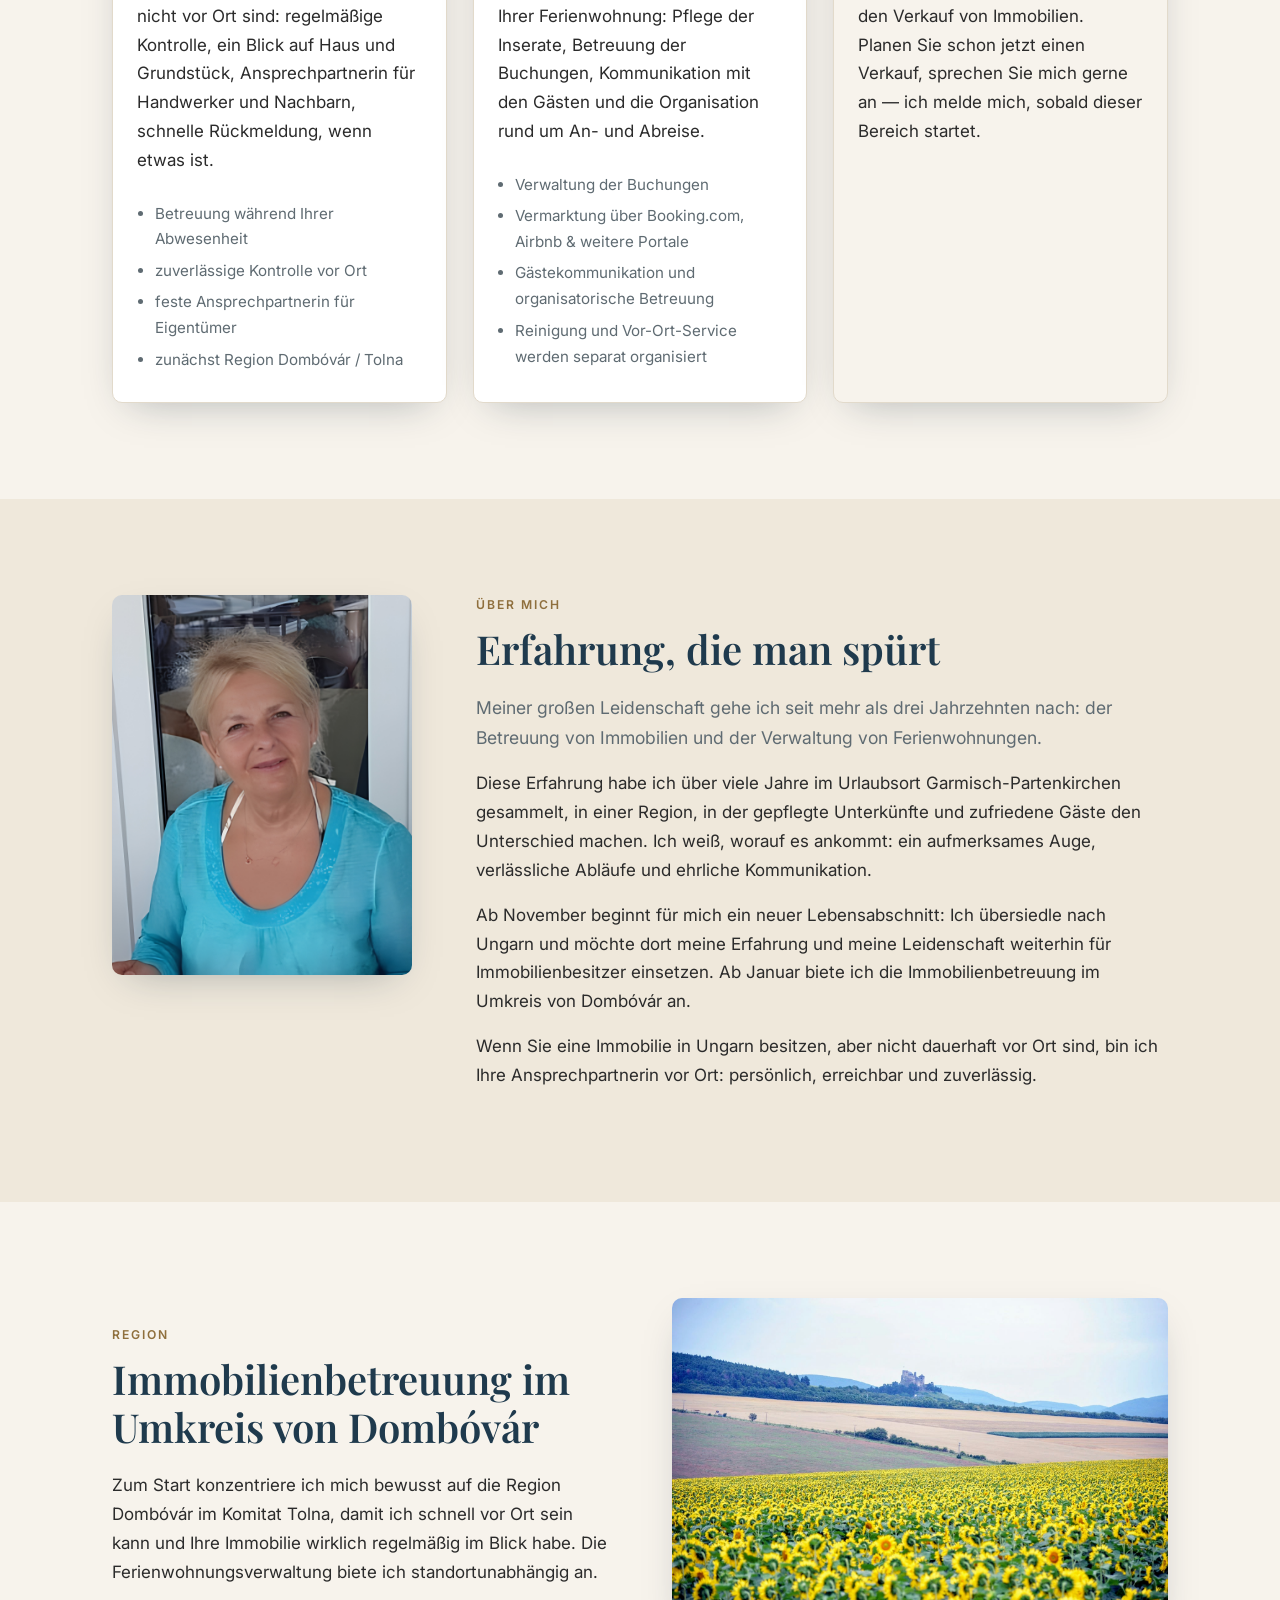
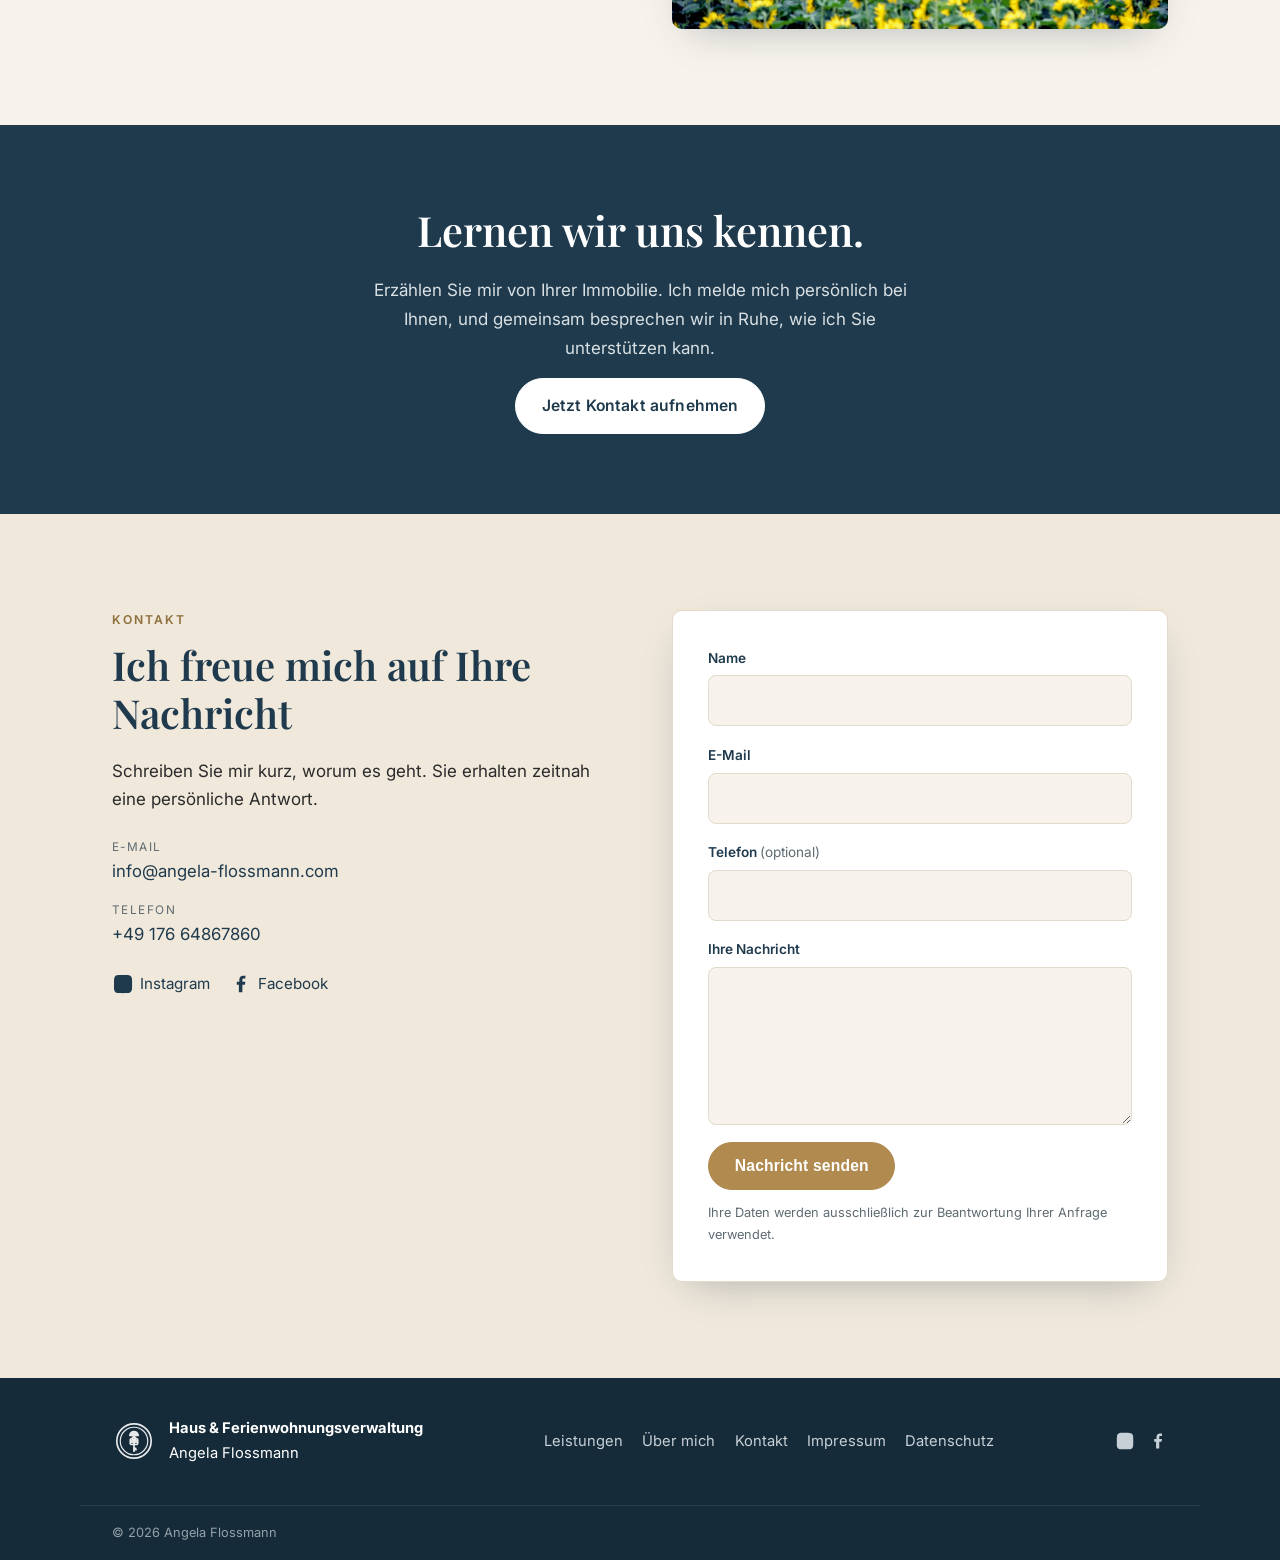
==== commit 414a7111: "Neue Spotlight-Fotos und Feinschliff an den Texten" ====
--- a/version-1/index.html
+++ b/version-1/index.html
@@ -80,8 +80,8 @@
           Dann sind Sie bei mir richtig.
         </p>
         <p class="hero__note">
-          Seit über 35 Jahren betreue ich Immobilien und Ferienunterkünfte mit
-          Erfahrung, persönlichem Engagement und einem hohen Anspruch an Zuverlässigkeit.
+          Mit Sorgfalt und Verlässlichkeit betreue ich Ihre Immobilie oder
+          Ferienunterkunft, als wäre es meine eigene.
         </p>
         <div class="hero__actions">
           <a href="#kontakt" class="btn">Kontakt aufnehmen</a>
@@ -181,7 +181,7 @@
 
         <article class="card">
           <img class="card__img" loading="lazy"
-               src="https://images.unsplash.com/photo-1522708323590-d24dbb6b0267?auto=format&fit=crop&w=800&q=70"
+               src="https://images.unsplash.com/photo-1698933787134-af2d451985c7?auto=format&fit=crop&w=800&q=70"
                alt="Helles, einladendes Ferienwohnungs-Wohnzimmer" />
           <div class="card__body">
             <p class="card__tag">Standortunabhängig</p>
@@ -202,15 +202,15 @@
 
         <article class="card card--soft">
           <img class="card__img" loading="lazy"
-               src="https://images.unsplash.com/photo-1560518883-ce09059eeffa?auto=format&fit=crop&w=800&q=70"
+               src="https://images.unsplash.com/photo-1741156386380-0236c72eb6f9?auto=format&fit=crop&w=800&q=70"
                alt="Schlüsselübergabe für ein Haus" />
           <div class="card__body">
             <p class="card__tag card__tag--muted">In Planung</p>
             <h3 class="card__title">Immobilienverkauf</h3>
             <p>
-              Der Verkauf von Immobilien wird künftig als weiterer Bereich
-              hinzukommen. Wenn Sie bereits jetzt einen Verkauf planen, sprechen
-              Sie mich gerne an. Ich informiere Sie, sobald es so weit ist.
+              Bald ergänze ich mein Angebot um den Verkauf von Immobilien. Planen
+              Sie schon jetzt einen Verkauf, sprechen Sie mich gerne an — ich
+              melde mich, sobald dieser Bereich startet.
             </p>
           </div>
         </article>
@@ -228,8 +228,8 @@
         <p class="section__eyebrow">Über mich</p>
         <h2 class="section__title">Erfahrung, die man spürt</h2>
         <p class="about__lead">
-          Seit über 35 Jahren gehe ich meiner großen Leidenschaft nach: der Betreuung
-          von Immobilien und der Verwaltung von Ferienwohnungen.
+          Meiner großen Leidenschaft gehe ich seit mehr als drei Jahrzehnten nach:
+          der Betreuung von Immobilien und der Verwaltung von Ferienwohnungen.
         </p>
         <p>
           Diese Erfahrung habe ich über viele Jahre im Urlaubsort
